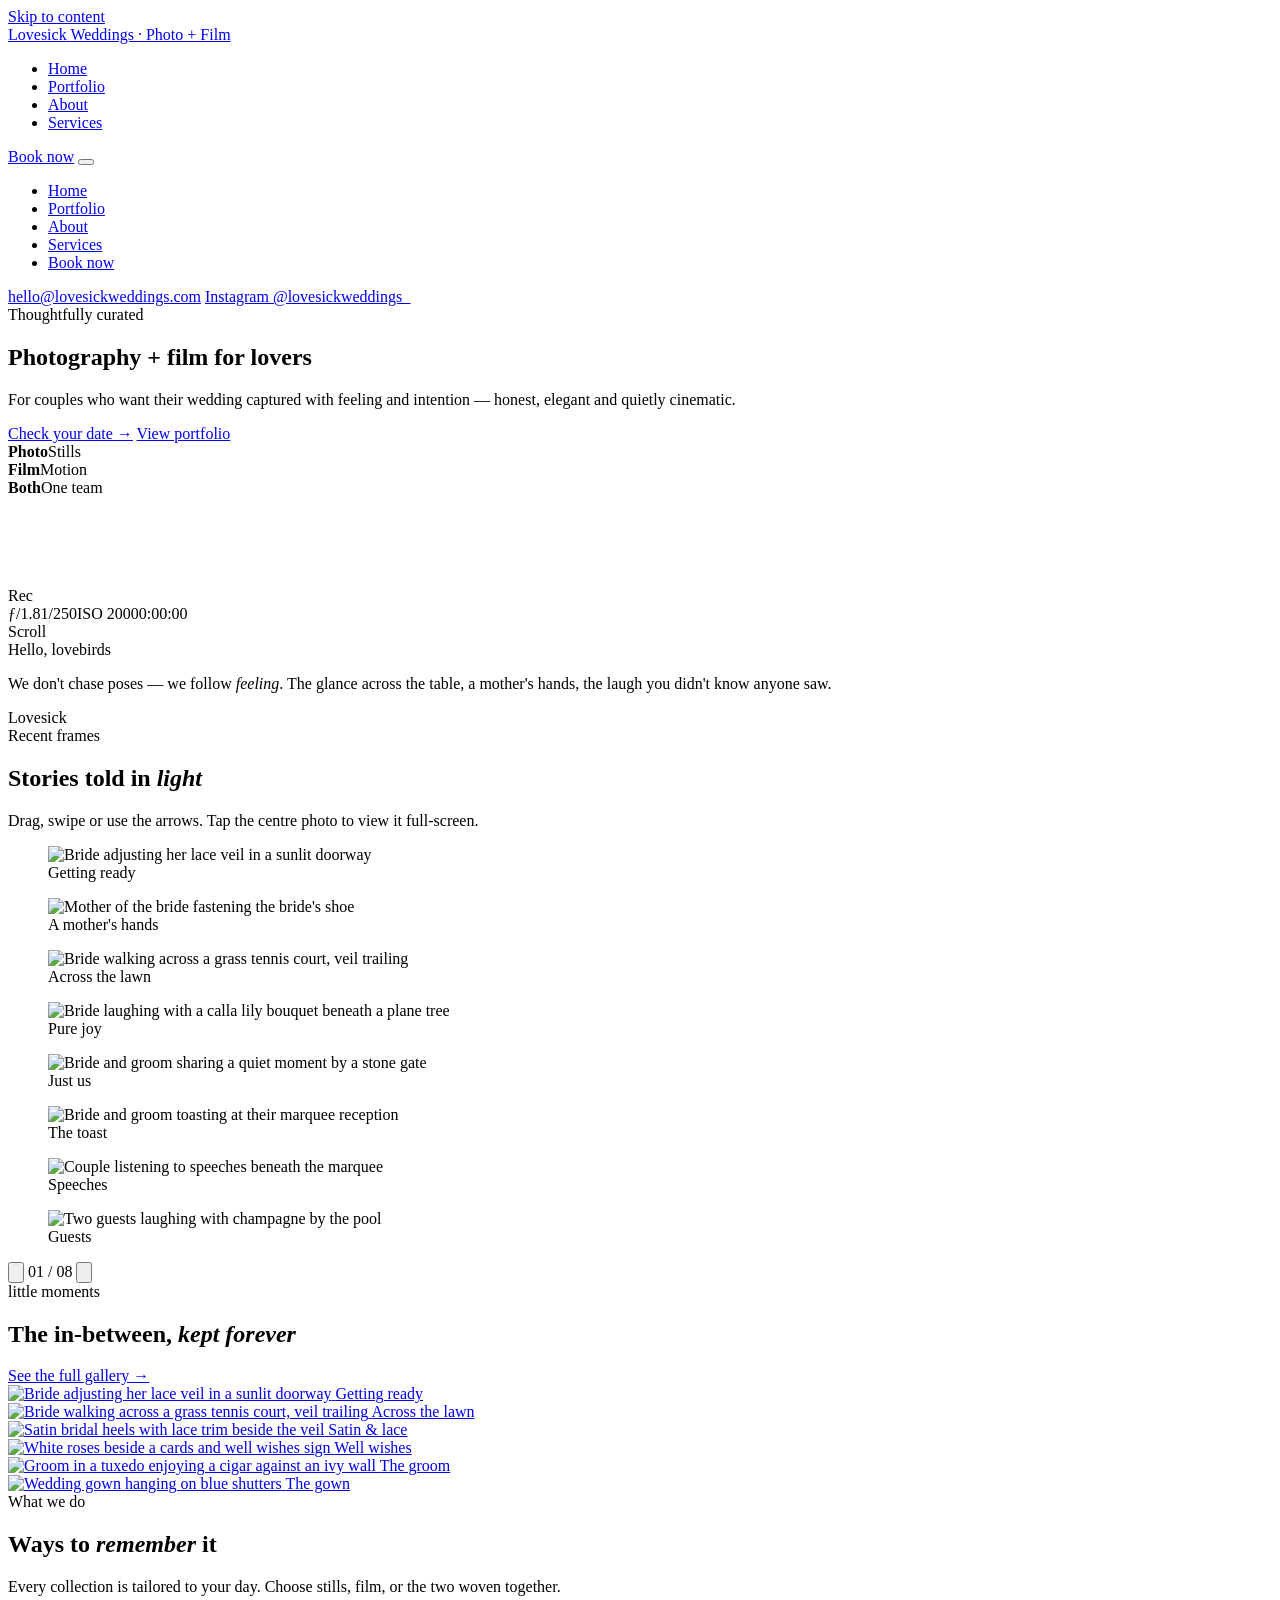
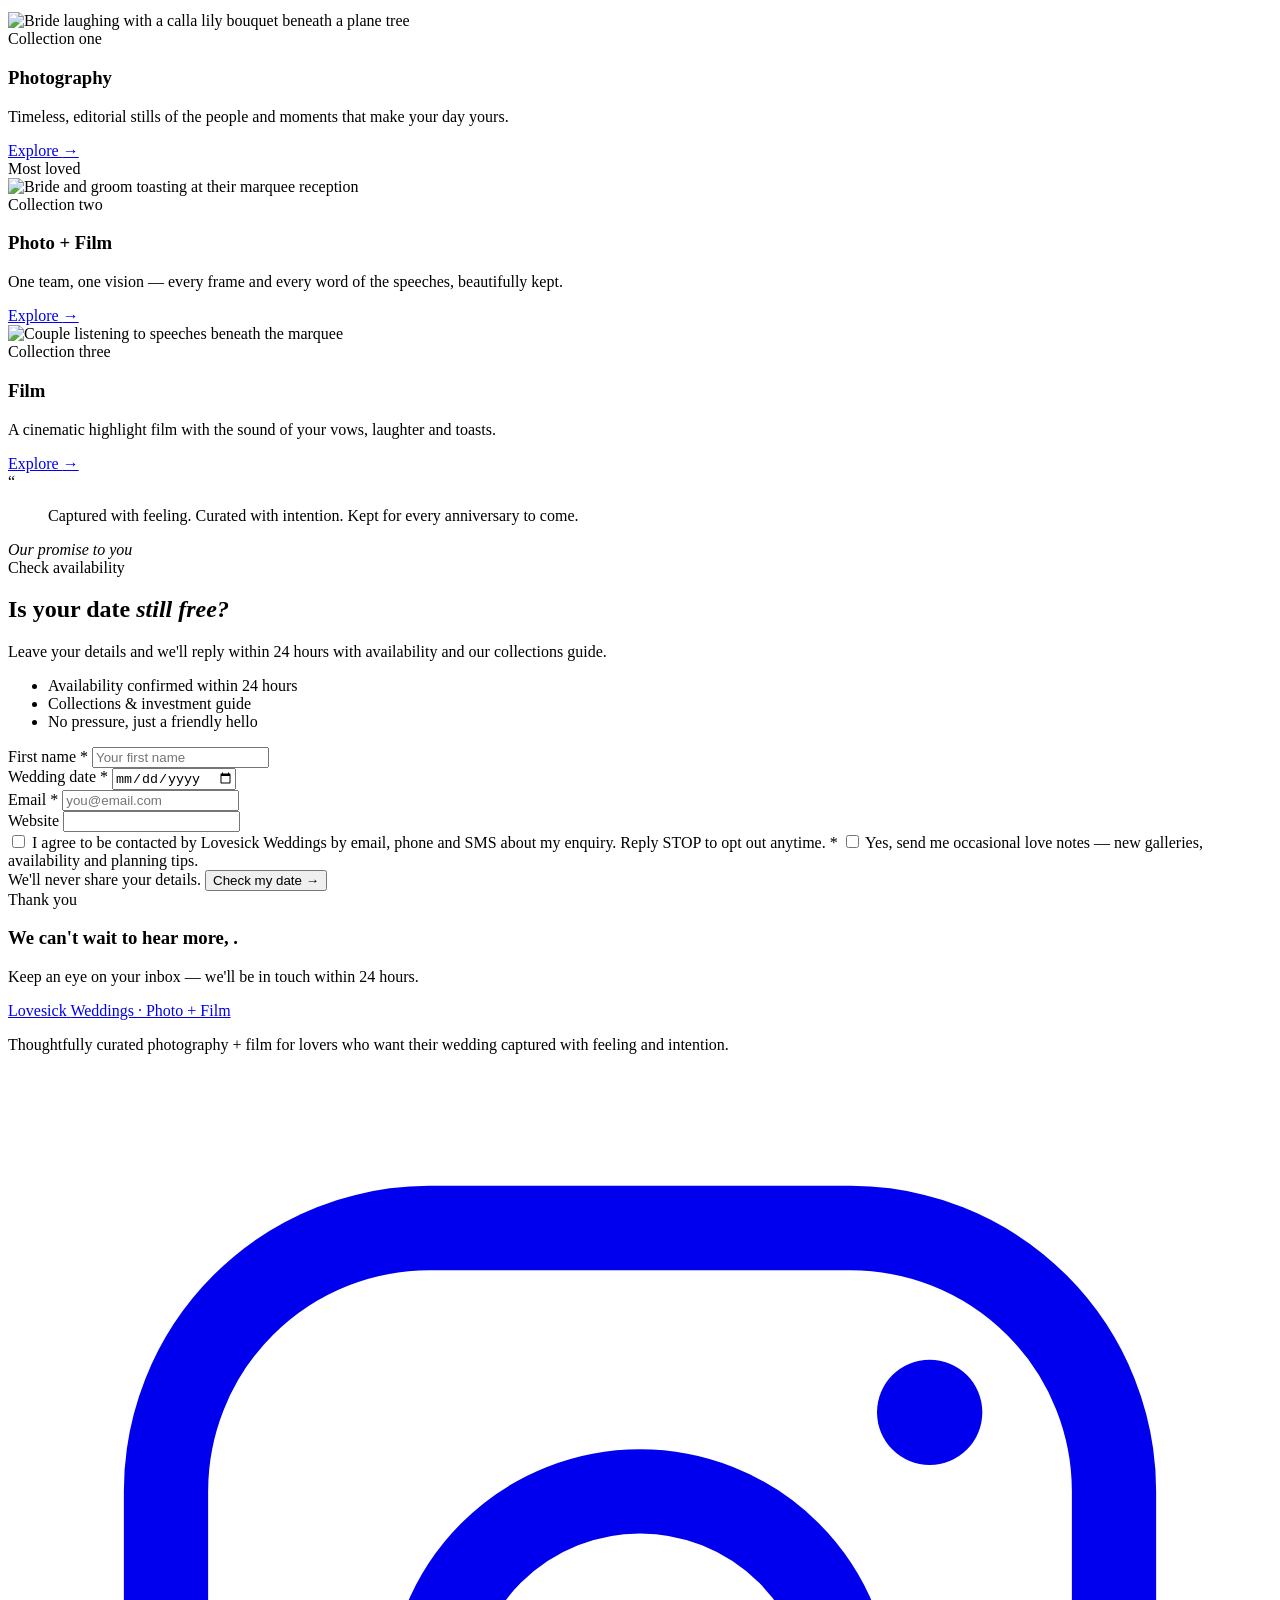
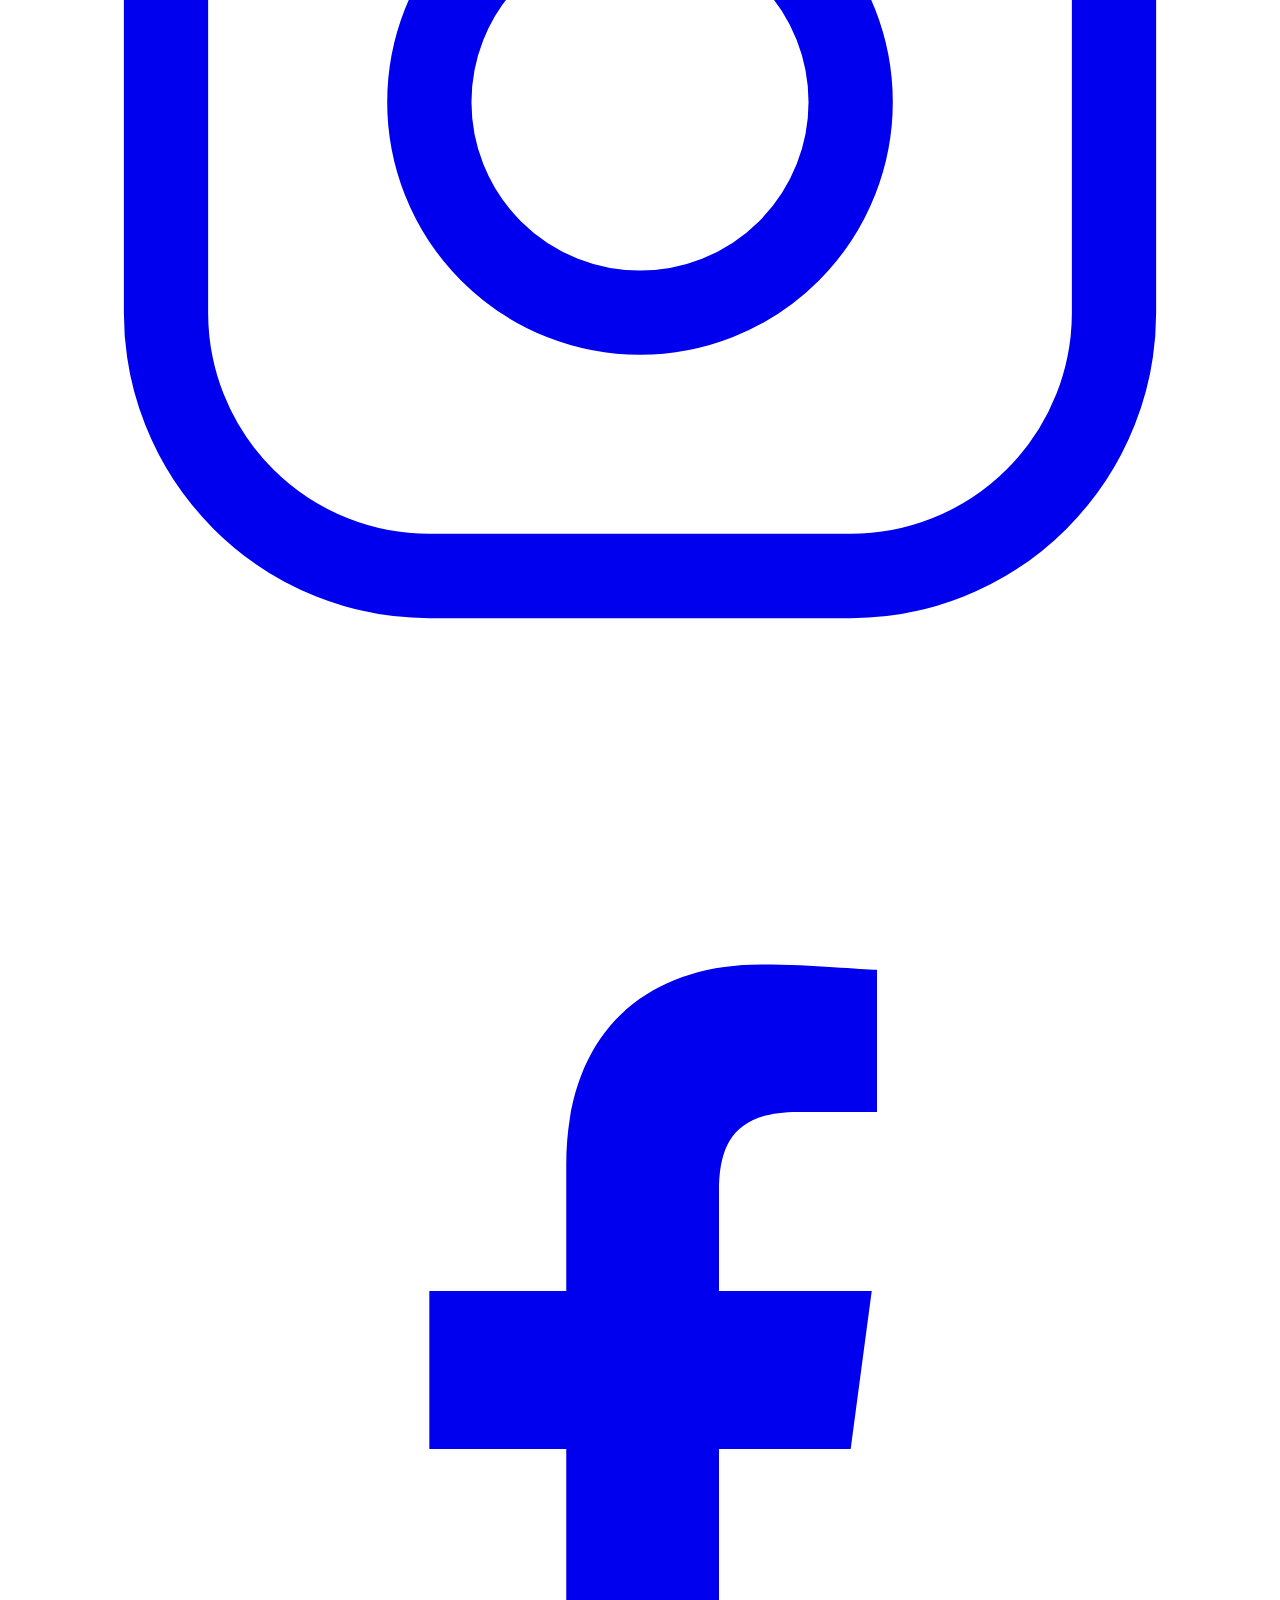
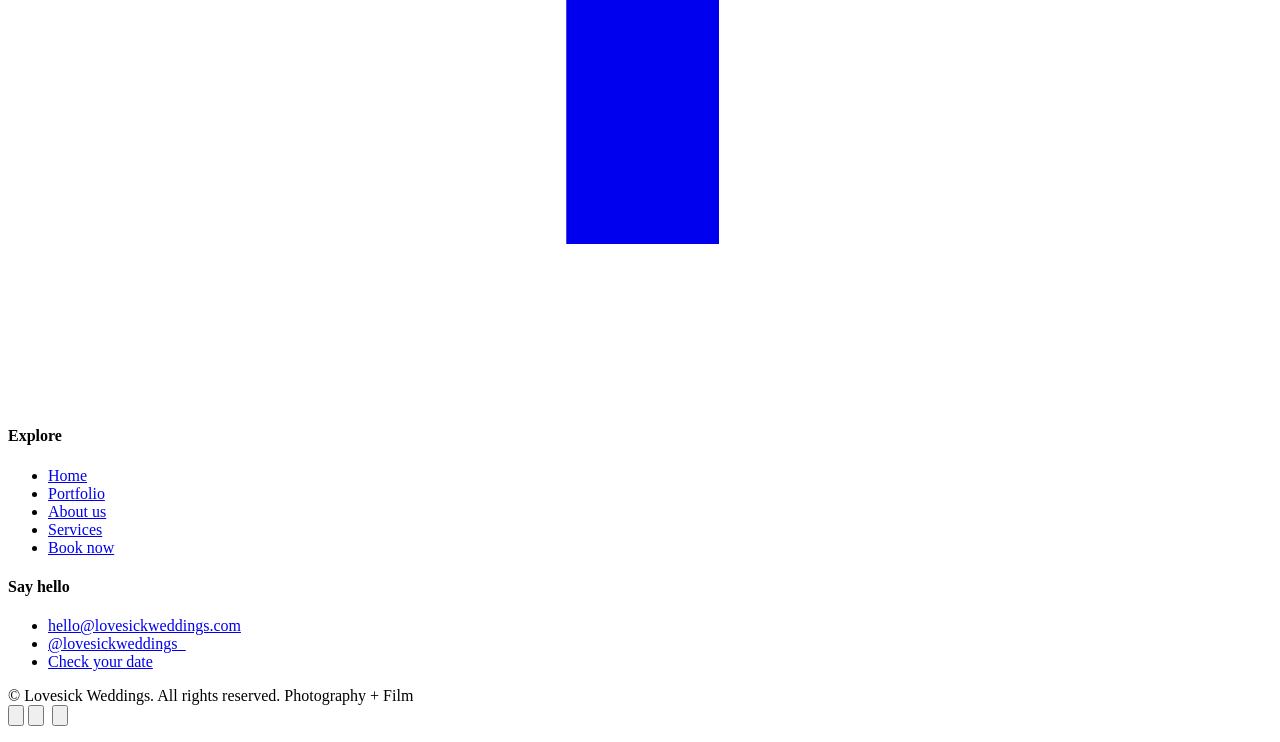
==== index.html @ 125690e3 "Add files via upload" ====
<!DOCTYPE html>
<html lang="en">
<head>
  <meta charset="UTF-8">
  <meta name="viewport" content="width=device-width, initial-scale=1">
  <title>Lovesick Weddings — Wedding Photography + Film</title>
  <meta name="description" content="Thoughtfully curated wedding photography and film for lovers who want their day captured with feeling and intention.">
  <meta name="theme-color" content="#7b2f3c">
  <meta property="og:title" content="Lovesick Weddings — Wedding Photography + Film">
  <meta property="og:description" content="Thoughtfully curated wedding photography and film for lovers who want their day captured with feeling and intention.">
  <meta property="og:type" content="website">
  <meta property="og:image" content="assets/images/portraits/couple-stone-gate.jpg">
  <link rel="icon" href="assets/favicon.svg" type="image/svg+xml">
  <link rel="preconnect" href="https://fonts.googleapis.com">
  <link rel="preconnect" href="https://fonts.gstatic.com" crossorigin>
  <link href="https://fonts.googleapis.com/css2?family=Cormorant+Garamond:ital,wght@0,400;0,500;1,400;1,500&family=Jost:wght@300;400;500&family=Pinyon+Script&display=swap" rel="stylesheet">
  <link rel="stylesheet" href="css/style.css">
</head><body>
  <a class="skip-link" href="#main">Skip to content</a>

  <header class="site-header site-header--over-hero">
    <div class="container nav">
      <a href="index.html" class="brand" aria-label="Lovesick Weddings — home">
        <span class="brand__name">Lovesick</span>
        <span class="brand__tag">Weddings · Photo + Film</span>
      </a>
      <nav aria-label="Main">
        <ul class="nav__links">
          <li><a href="index.html" aria-current="page">Home</a></li>
          <li><a href="portfolio.html">Portfolio</a></li>
          <li><a href="about.html">About</a></li>
          <li><a href="services.html">Services</a></li>
        </ul>
      </nav>
      <a href="contact.html" class="btn btn--wine nav__cta">Book now</a>
      <button class="nav__toggle" type="button" aria-label="Open menu" aria-expanded="false" aria-controls="mobile-menu"><span></span></button>
    </div>
  </header>

  <div class="mobile-menu" id="mobile-menu">
    <ul>
      <li><a href="index.html">Home</a></li>
      <li><a href="portfolio.html">Portfolio</a></li>
      <li><a href="about.html">About</a></li>
      <li><a href="services.html">Services</a></li>
      <li><a href="contact.html">Book now</a></li>
    </ul>
    <div class="mobile-menu__foot">
      <a href="mailto:hello@lovesickweddings.com">hello@lovesickweddings.com</a>
      <a href="https://www.instagram.com/lovesickweddings_/" target="_blank" rel="noopener">Instagram @lovesickweddings_</a>
    </div>
  </div>

  <main id="main">

    <!-- HERO · 3D CAMERA -->
    <section class="hero" aria-label="Introduction">
      <div class="hero__grain" aria-hidden="true"></div>
      <div class="shutter" aria-hidden="true"><div class="shutter__blades"></div></div>

      <div class="container hero__inner">
        <div class="hero__copy">
          <span class="eyebrow">Thoughtfully curated</span>
          <h1 class="hero__title">Photography + film <span class="script">for lovers</span></h1>
          <p class="lead">For couples who want their wedding captured with feeling and intention — honest, elegant and quietly cinematic.</p>
          <div class="hero__actions">
            <a href="contact.html" class="btn btn--light">Check your date <span class="arrow" aria-hidden="true">→</span></a>
            <a href="portfolio.html" class="btn btn--ghost-light">View portfolio</a>
          </div>
          <div class="hero__meta">
            <div><strong>Photo</strong>Stills</div>
            <div><strong>Film</strong>Motion</div>
            <div><strong>Both</strong>One team</div>
          </div>
        </div>

        <div class="camera-stage" aria-hidden="true">
          <div class="camera-rig">
            <div class="frame3d frame3d--back"><img src="assets/images/details/ceremony-florals.jpg" alt=""></div>
            <div class="frame3d frame3d--back2"><img src="assets/images/getting-ready/bridal-shoes-lace.jpg" alt=""></div>
            <div class="frame3d frame3d--l"><img src="assets/images/getting-ready/bride-veil-doorway.jpg" alt=""></div>
            <div class="frame3d frame3d--r"><img src="assets/images/reception/couple-toast-marquee.jpg" alt=""></div>
            <div class="frame3d frame3d--main"><img src="assets/images/portraits/couple-stone-gate.jpg" alt="" fetchpriority="high"></div>
          </div>
          <div class="viewfinder">
            <i></i><i></i><i></i><i></i>
            <span class="viewfinder__rec">Rec</span>
            <span class="viewfinder__focus"></span>
            <div class="viewfinder__data"><span>ƒ/1.8</span><span>1/250</span><span>ISO 200</span><span data-timecode>00:00:00</span></div>
          </div>
        </div>
      </div>
      <span class="hero__scroll-hint">Scroll</span>
    </section>

    <!-- INTRO -->
    <section class="section intro">
      <div class="container">
        <span class="eyebrow eyebrow--center">Hello, lovebirds</span>
        <p class="intro__text">We don't chase poses — we follow <em>feeling</em>. The glance across the table, a mother's hands, the laugh you didn't know anyone saw.</p>
        <span class="intro__sig">Lovesick</span>
      </div>
    </section>

    <!-- COVER-FLOW -->
    <section class="section section--dark">
      <div class="container">
        <div class="section-head section-head--split">
          <div>
            <span class="eyebrow">Recent frames</span>
            <h2>Stories told in <em>light</em></h2>
          </div>
          <p class="lead">Drag, swipe or use the arrows. Tap the centre photo to view it full-screen.</p>
        </div>
      <div class="coverflow" data-coverflow data-start="4" aria-roledescription="carousel" aria-label="Featured photographs">
        <div class="coverflow__stage">
          <figure class="coverflow__item" data-lightbox="home-flow" data-src="assets/images/getting-ready/bride-veil-doorway.jpg" data-caption="Getting ready" data-cursor="View">
            <img src="assets/images/getting-ready/bride-veil-doorway.jpg" alt="Bride adjusting her lace veil in a sunlit doorway" loading="lazy" draggable="false">
            <figcaption>Getting ready</figcaption>
          </figure>
          <figure class="coverflow__item" data-lightbox="home-flow" data-src="assets/images/getting-ready/mother-fastening-shoe.jpg" data-caption="A mother's hands" data-cursor="View">
            <img src="assets/images/getting-ready/mother-fastening-shoe.jpg" alt="Mother of the bride fastening the bride's shoe" loading="lazy" draggable="false">
            <figcaption>A mother's hands</figcaption>
          </figure>
          <figure class="coverflow__item" data-lightbox="home-flow" data-src="assets/images/portraits/bride-tennis-court.jpg" data-caption="Across the lawn" data-cursor="View">
            <img src="assets/images/portraits/bride-tennis-court.jpg" alt="Bride walking across a grass tennis court, veil trailing" loading="lazy" draggable="false">
            <figcaption>Across the lawn</figcaption>
          </figure>
          <figure class="coverflow__item" data-lightbox="home-flow" data-src="assets/images/portraits/bride-calla-bouquet.jpg" data-caption="Pure joy" data-cursor="View">
            <img src="assets/images/portraits/bride-calla-bouquet.jpg" alt="Bride laughing with a calla lily bouquet beneath a plane tree" loading="lazy" draggable="false">
            <figcaption>Pure joy</figcaption>
          </figure>
          <figure class="coverflow__item" data-lightbox="home-flow" data-src="assets/images/portraits/couple-stone-gate.jpg" data-caption="Just us" data-cursor="View">
            <img src="assets/images/portraits/couple-stone-gate.jpg" alt="Bride and groom sharing a quiet moment by a stone gate" loading="lazy" draggable="false">
            <figcaption>Just us</figcaption>
          </figure>
          <figure class="coverflow__item" data-lightbox="home-flow" data-src="assets/images/reception/couple-toast-marquee.jpg" data-caption="The toast" data-cursor="View">
            <img src="assets/images/reception/couple-toast-marquee.jpg" alt="Bride and groom toasting at their marquee reception" loading="lazy" draggable="false">
            <figcaption>The toast</figcaption>
          </figure>
          <figure class="coverflow__item" data-lightbox="home-flow" data-src="assets/images/reception/couple-speeches.jpg" data-caption="Speeches" data-cursor="View">
            <img src="assets/images/reception/couple-speeches.jpg" alt="Couple listening to speeches beneath the marquee" loading="lazy" draggable="false">
            <figcaption>Speeches</figcaption>
          </figure>
          <figure class="coverflow__item" data-lightbox="home-flow" data-src="assets/images/reception/guests-poolside.jpg" data-caption="Guests" data-cursor="View">
            <img src="assets/images/reception/guests-poolside.jpg" alt="Two guests laughing with champagne by the pool" loading="lazy" draggable="false">
            <figcaption>Guests</figcaption>
          </figure>
        </div>
        <div class="coverflow__controls">
          <button class="icon-btn coverflow__prev" type="button" aria-label="Previous"><svg viewBox="0 0 24 24" fill="none" stroke="currentColor" stroke-width="1.5" aria-hidden="true"><path d="M15 5l-7 7 7 7"/></svg></button>
          <span class="coverflow__count" aria-live="polite">01 / 08</span>
          <button class="icon-btn coverflow__next" type="button" aria-label="Next"><svg viewBox="0 0 24 24" fill="none" stroke="currentColor" stroke-width="1.5" aria-hidden="true"><path d="M9 5l7 7-7 7"/></svg></button>
        </div>
        <div class="coverflow__dots"></div>
      </div>
      </div>
    </section>

    <!-- FLOATING 3D GALLERY -->
    <section class="section section--ivory">
      <div class="container">
      <div class="float-gallery">
        <div class="float-gallery__scene">
          <div class="float-gallery__center">
            <span class="script">little moments</span>
            <h2>The in-between, <em>kept forever</em></h2>
            <a href="portfolio.html" class="btn btn--ghost">See the full gallery <span class="arrow" aria-hidden="true">→</span></a>
          </div>
          <div class="float-card" style="--l:2%; --t:4%; --w:17%; --z:40px; --rot:-4deg; --delay:0s; --dur-b:7s;">
            <a class="float-card__inner" href="assets/images/getting-ready/bride-veil-doorway.jpg" data-lightbox="home-float" data-caption="Getting ready" data-cursor="View">
              <img src="assets/images/getting-ready/bride-veil-doorway.jpg" alt="Bride adjusting her lace veil in a sunlit doorway" loading="lazy">
              <span class="tag">Getting ready</span>
            </a>
          </div>
          <div class="float-card" style="--l:19%; --t:62%; --w:13%; --z:-60px; --rot:3deg; --delay:-2s; --dur-b:8s;">
            <a class="float-card__inner" href="assets/images/portraits/bride-tennis-court.jpg" data-lightbox="home-float" data-caption="Across the lawn" data-cursor="View">
              <img src="assets/images/portraits/bride-tennis-court.jpg" alt="Bride walking across a grass tennis court, veil trailing" loading="lazy">
              <span class="tag">Across the lawn</span>
            </a>
          </div>
          <div class="float-card" style="--l:2%; --t:58%; --w:14%; --z:-120px; --rot:5deg; --delay:-4s; --dur-b:9s;">
            <a class="float-card__inner" href="assets/images/getting-ready/bridal-shoes-lace.jpg" data-lightbox="home-float" data-caption="Satin & lace" data-cursor="View">
              <img src="assets/images/getting-ready/bridal-shoes-lace.jpg" alt="Satin bridal heels with lace trim beside the veil" loading="lazy">
              <span class="tag">Satin & lace</span>
            </a>
          </div>
          <div class="float-card" style="--l:81%; --t:4%; --w:17%; --z:20px; --rot:4deg; --delay:-1s; --dur-b:7.5s;">
            <a class="float-card__inner" href="assets/images/details/cards-well-wishes.jpg" data-lightbox="home-float" data-caption="Well wishes" data-cursor="View">
              <img src="assets/images/details/cards-well-wishes.jpg" alt="White roses beside a cards and well wishes sign" loading="lazy">
              <span class="tag">Well wishes</span>
            </a>
          </div>
          <div class="float-card" style="--l:68%; --t:60%; --w:13%; --z:-40px; --rot:-3deg; --delay:-3s; --dur-b:8.5s;">
            <a class="float-card__inner" href="assets/images/portraits/groom-cigar.jpg" data-lightbox="home-float" data-caption="The groom" data-cursor="View">
              <img src="assets/images/portraits/groom-cigar.jpg" alt="Groom in a tuxedo enjoying a cigar against an ivy wall" loading="lazy">
              <span class="tag">The groom</span>
            </a>
          </div>
          <div class="float-card" style="--l:85%; --t:54%; --w:13%; --z:-140px; --rot:-6deg; --delay:-5s; --dur-b:9.5s;">
            <a class="float-card__inner" href="assets/images/getting-ready/gown-on-shutters.jpg" data-lightbox="home-float" data-caption="The gown" data-cursor="View">
              <img src="assets/images/getting-ready/gown-on-shutters.jpg" alt="Wedding gown hanging on blue shutters" loading="lazy">
              <span class="tag">The gown</span>
            </a>
          </div>
        </div>
      </div>
      </div>
    </section>

    <!-- SERVICES PREVIEW -->
    <section class="section">
      <div class="container">
        <div class="section-head section-head--center">
          <span class="eyebrow eyebrow--center">What we do</span>
          <h2>Ways to <em>remember</em> it</h2>
          <p class="lead">Every collection is tailored to your day. Choose stills, film, or the two woven together.</p>
        </div>
        <div class="services-grid">
          <article class="service-card" data-tilt="5">
            <div class="service-card__media"><img src="assets/images/portraits/bride-calla-bouquet.jpg" alt="Bride laughing with a calla lily bouquet beneath a plane tree" loading="lazy"></div>
            <div class="service-card__body">
              <span class="service-card__label">Collection one</span>
              <h3>Photography</h3>
              <p>Timeless, editorial stills of the people and moments that make your day yours.</p>
              <a href="services.html" class="link-line">Explore <span class="arrow" aria-hidden="true">→</span></a>
            </div>
          </article>
          <article class="service-card service-card--featured" data-tilt="5">
            <span class="badge">Most loved</span>
            <div class="service-card__media"><img src="assets/images/reception/couple-toast-marquee.jpg" alt="Bride and groom toasting at their marquee reception" loading="lazy"></div>
            <div class="service-card__body">
              <span class="service-card__label">Collection two</span>
              <h3>Photo + Film</h3>
              <p>One team, one vision — every frame and every word of the speeches, beautifully kept.</p>
              <a href="services.html" class="link-line">Explore <span class="arrow" aria-hidden="true">→</span></a>
            </div>
          </article>
          <article class="service-card" data-tilt="5">
            <div class="service-card__media"><img src="assets/images/reception/couple-speeches.jpg" alt="Couple listening to speeches beneath the marquee" loading="lazy"></div>
            <div class="service-card__body">
              <span class="service-card__label">Collection three</span>
              <h3>Film</h3>
              <p>A cinematic highlight film with the sound of your vows, laughter and toasts.</p>
              <a href="services.html" class="link-line">Explore <span class="arrow" aria-hidden="true">→</span></a>
            </div>
          </article>
        </div>
      </div>
    </section>

    <!-- PROMISE -->
    <section class="section section--dark quote-block">
      <div class="container">
        <span class="quote-mark" aria-hidden="true">“</span>
        <blockquote>Captured with feeling. Curated with intention. Kept for every anniversary to come.</blockquote>
        <cite>Our promise to you</cite>
      </div>
    </section>

    <!-- OPT-IN -->
    <section class="section" id="check-date">
      <div class="container">
        <div class="optin">
          <div class="optin__copy">
            <span class="eyebrow">Check availability</span>
            <h2>Is your date <em>still free?</em></h2>
            <p>Leave your details and we'll reply within 24 hours with availability and our collections guide.</p>
            <ul class="optin__perks">
              <li>Availability confirmed within 24 hours</li>
              <li>Collections & investment guide</li>
              <li>No pressure, just a friendly hello</li>
            </ul>
          </div>
          <div>
            <form class="form" data-ghl="Home – Check your date" novalidate>
              <div class="form__row form__row--2">
                <div class="field">
                  <label for="h-first">First name <span class="req">*</span></label>
                  <input id="h-first" name="first_name" type="text" autocomplete="given-name" placeholder="Your first name" required>
                  <span class="field__error" aria-live="polite"></span>
                </div>
                <div class="field">
                  <label for="h-date">Wedding date <span class="req">*</span></label>
                  <input id="h-date" name="wedding_date" type="date" required>
                  <span class="field__error" aria-live="polite"></span>
                </div>
              </div>
              <div class="field">
                <label for="h-email">Email <span class="req">*</span></label>
                <input id="h-email" name="email" type="email" autocomplete="email" placeholder="you@email.com" required>
                <span class="field__error" aria-live="polite"></span>
              </div>
              <div class="hp" aria-hidden="true"><label>Website <input name="website" tabindex="-1" autocomplete="off"></label></div>
              <div class="consent">
                <label class="check">
                  <input type="checkbox" name="consent" value="yes" required>
                  <span>I agree to be contacted by Lovesick Weddings by email, phone and SMS about my enquiry. Reply STOP to opt out anytime. <span class="req" style="color:var(--wine)">*</span></span>
                </label>
                <label class="check">
                  <input type="checkbox" name="marketing_opt_in" value="yes">
                  <span>Yes, send me occasional love notes — new galleries, availability and planning tips.</span>
                </label>
              </div>
              <div class="form__foot">
                <span class="form__note">We'll never share your details.</span>
                <button type="submit" class="btn btn--wine">Check my date <span class="arrow" aria-hidden="true">→</span></button>
              </div>
            </form>
            <div class="form-success" role="status">
              <span class="script">Thank you</span>
              <h3>We can't wait to hear more, <span data-name></span>.</h3>
              <p>Keep an eye on your inbox — we'll be in touch within 24 hours.</p>
            </div>
          </div>
        </div>
      </div>
    </section>

  </main>

  <footer class="site-footer">
    <div class="container">
      <div class="footer-top">
        <div>
          <a href="index.html" class="brand" aria-label="Lovesick Weddings — home">
            <span class="brand__name">Lovesick</span>
            <span class="brand__tag">Weddings · Photo + Film</span>
          </a>
          <p>Thoughtfully curated photography + film for lovers who want their wedding captured with feeling and intention.</p>
          <div class="socials">
            <a href="https://www.instagram.com/lovesickweddings_/" target="_blank" rel="noopener" aria-label="Instagram"><svg viewBox="0 0 24 24" fill="none" stroke="currentColor" stroke-width="1.6" aria-hidden="true"><rect x="3" y="3" width="18" height="18" rx="5"/><circle cx="12" cy="12" r="4"/><circle cx="17.5" cy="6.5" r="1" fill="currentColor" stroke="none"/></svg></a>
            <a href="https://www.facebook.com/profile.php?id=61595296276320" target="_blank" rel="noopener" aria-label="Facebook"><svg viewBox="0 0 24 24" fill="currentColor" aria-hidden="true"><path d="M13.5 21v-7.5h2.5l.4-3h-2.9V8.6c0-.9.3-1.5 1.5-1.5h1.5V4.4c-.3 0-1.2-.1-2.2-.1-2.2 0-3.7 1.3-3.7 3.8v2.4H8v3h2.6V21h2.9z"/></svg></a>
          </div>
        </div>
        <div class="footer-col">
          <h4>Explore</h4>
          <ul>
            <li><a href="index.html">Home</a></li>
            <li><a href="portfolio.html">Portfolio</a></li>
            <li><a href="about.html">About us</a></li>
            <li><a href="services.html">Services</a></li>
            <li><a href="contact.html">Book now</a></li>
          </ul>
        </div>
        <div class="footer-col">
          <h4>Say hello</h4>
          <ul>
            <li><a href="mailto:hello@lovesickweddings.com">hello@lovesickweddings.com</a></li>
            <li><a href="https://www.instagram.com/lovesickweddings_/" target="_blank" rel="noopener">@lovesickweddings_</a></li>
            <li><a href="contact.html">Check your date</a></li>
          </ul>
        </div>
      </div>
      <div class="footer-bottom">
        <span>© <span data-year></span> Lovesick Weddings. All rights reserved.</span>
        <span>Photography + Film</span>
      </div>
    </div>
  </footer>

  <div class="lightbox" role="dialog" aria-modal="true" aria-label="Photo viewer" aria-hidden="true">
    <button class="lightbox__btn lightbox__close" type="button" aria-label="Close"><svg viewBox="0 0 24 24" fill="none" stroke="currentColor" stroke-width="1.5" aria-hidden="true"><path d="M5 5l14 14M19 5L5 19"/></svg></button>
    <button class="lightbox__btn lightbox__prev" type="button" aria-label="Previous photo"><svg viewBox="0 0 24 24" fill="none" stroke="currentColor" stroke-width="1.5" aria-hidden="true"><path d="M15 5l-7 7 7 7"/></svg></button>
    <img class="lightbox__img" src="" alt="">
    <button class="lightbox__btn lightbox__next" type="button" aria-label="Next photo"><svg viewBox="0 0 24 24" fill="none" stroke="currentColor" stroke-width="1.5" aria-hidden="true"><path d="M9 5l7 7-7 7"/></svg></button>
    <p class="lightbox__cap"></p>
  </div>

  <script src="js/main.js"></script>
</body>
</html>
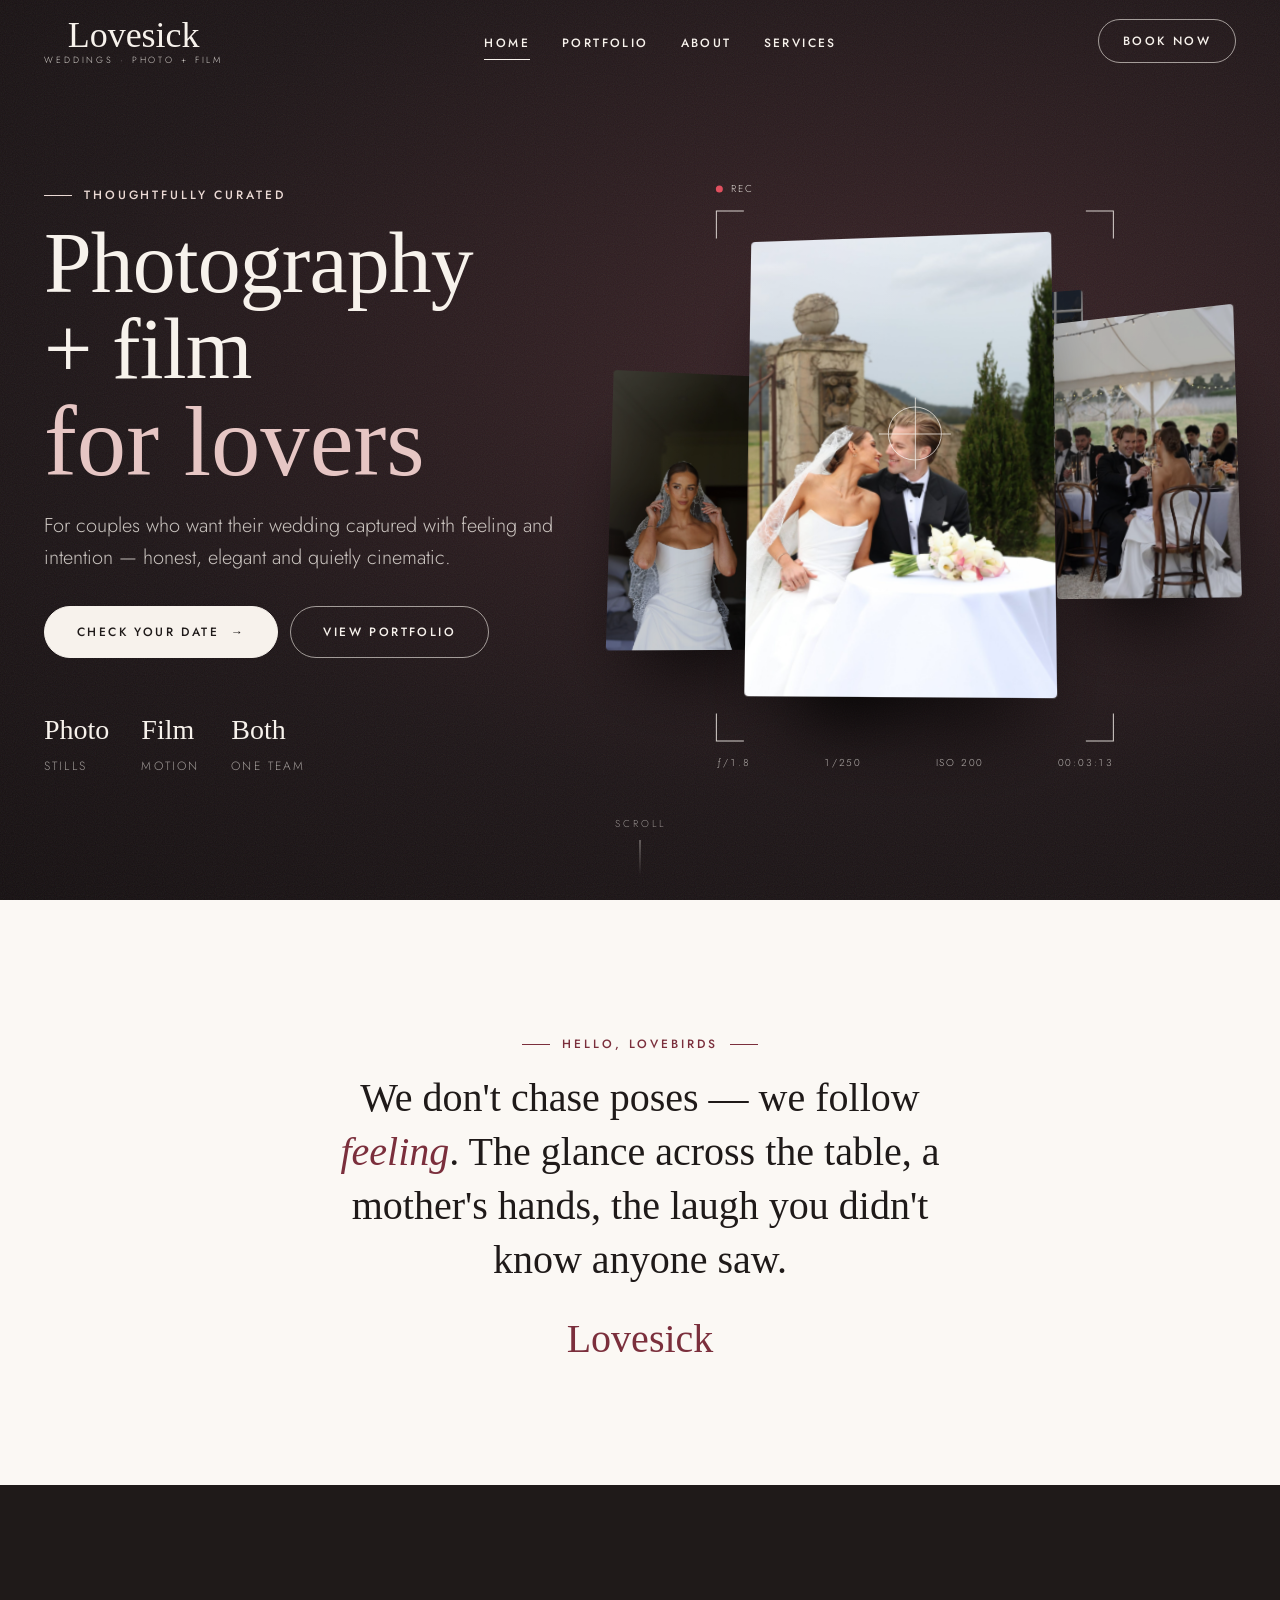
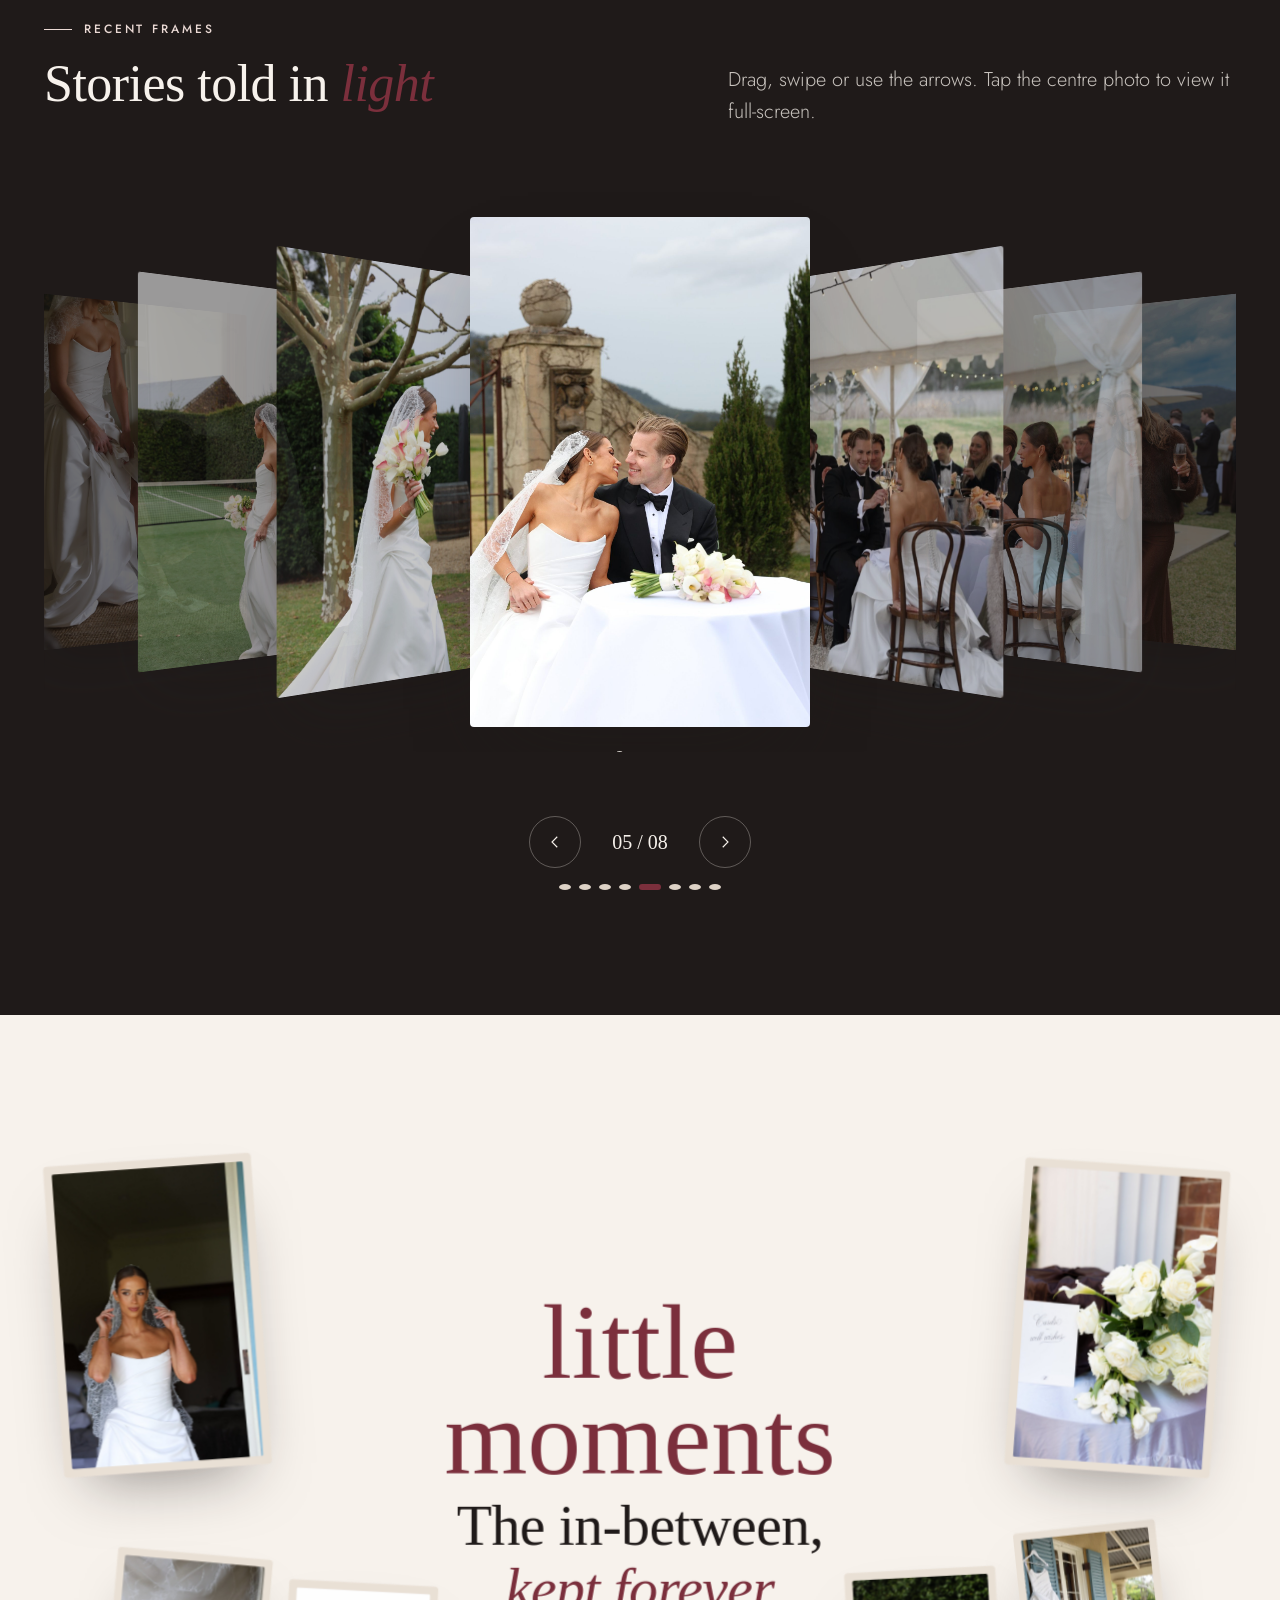
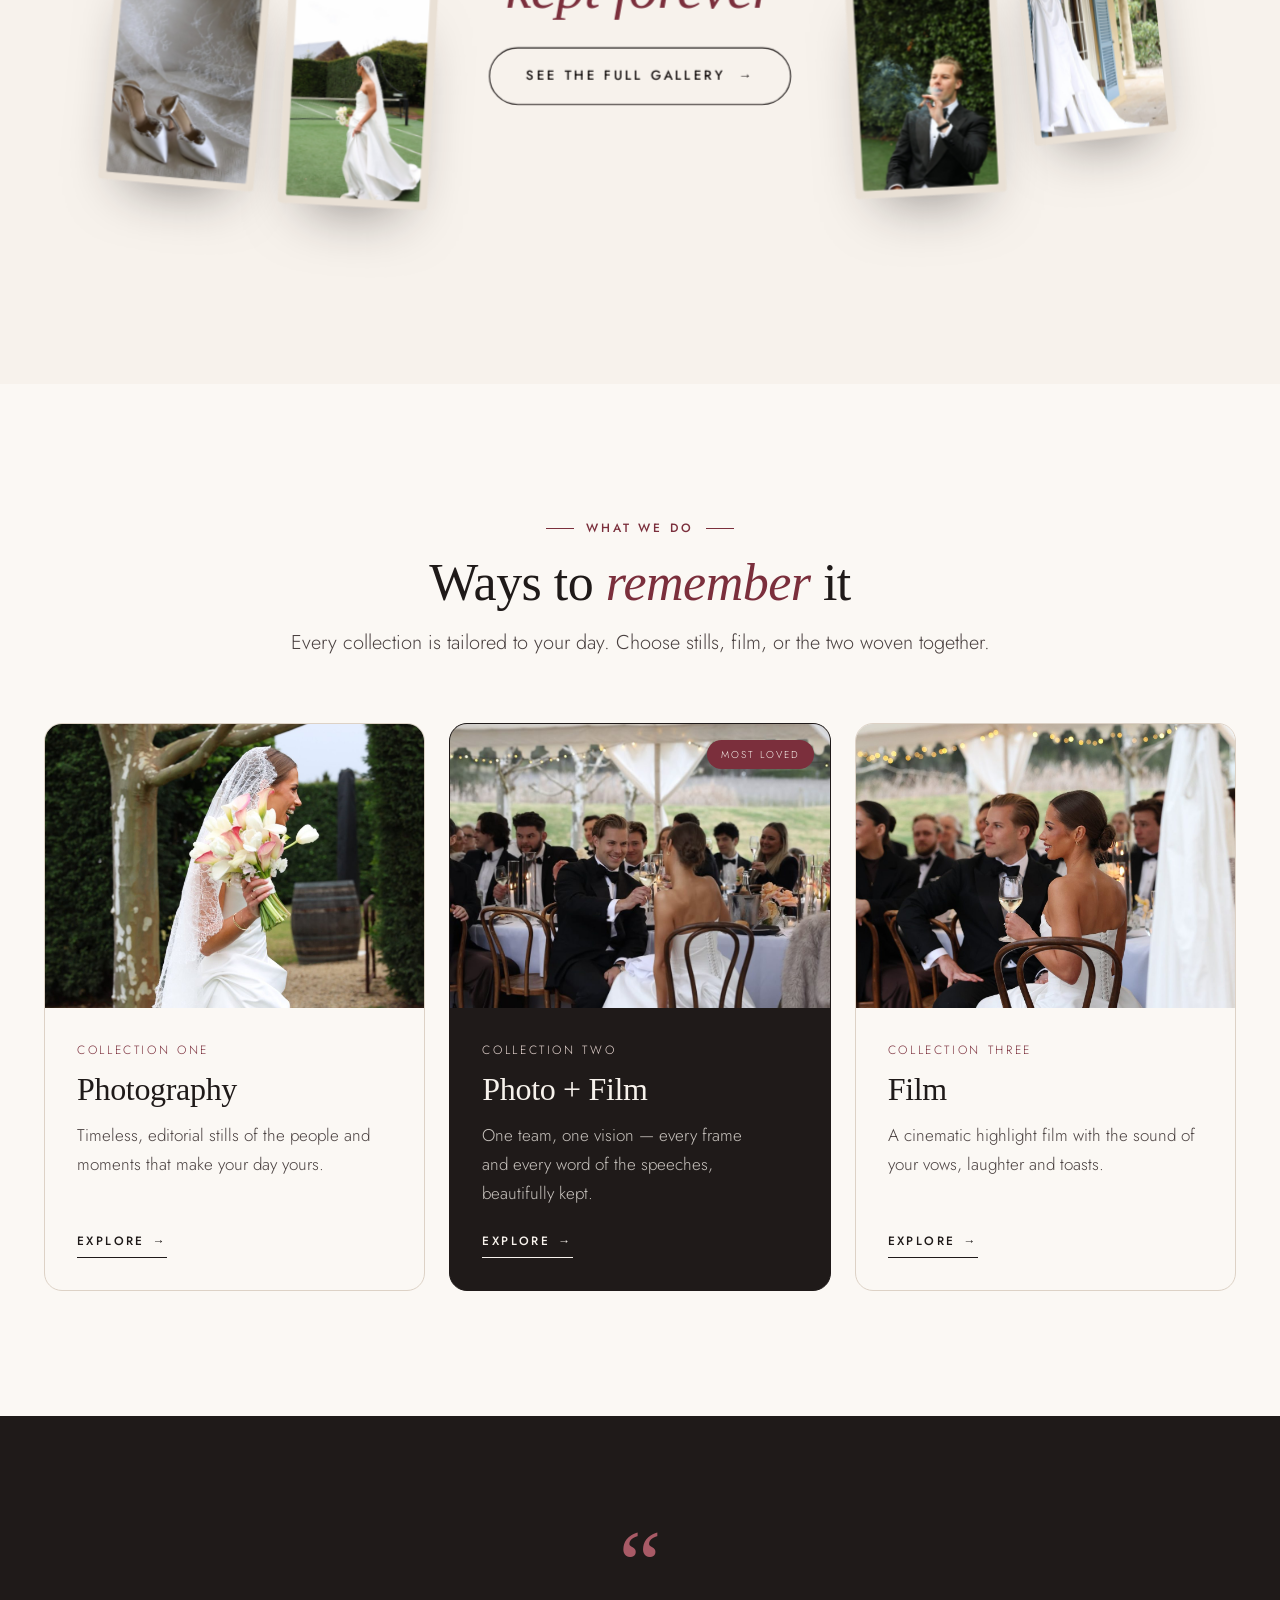
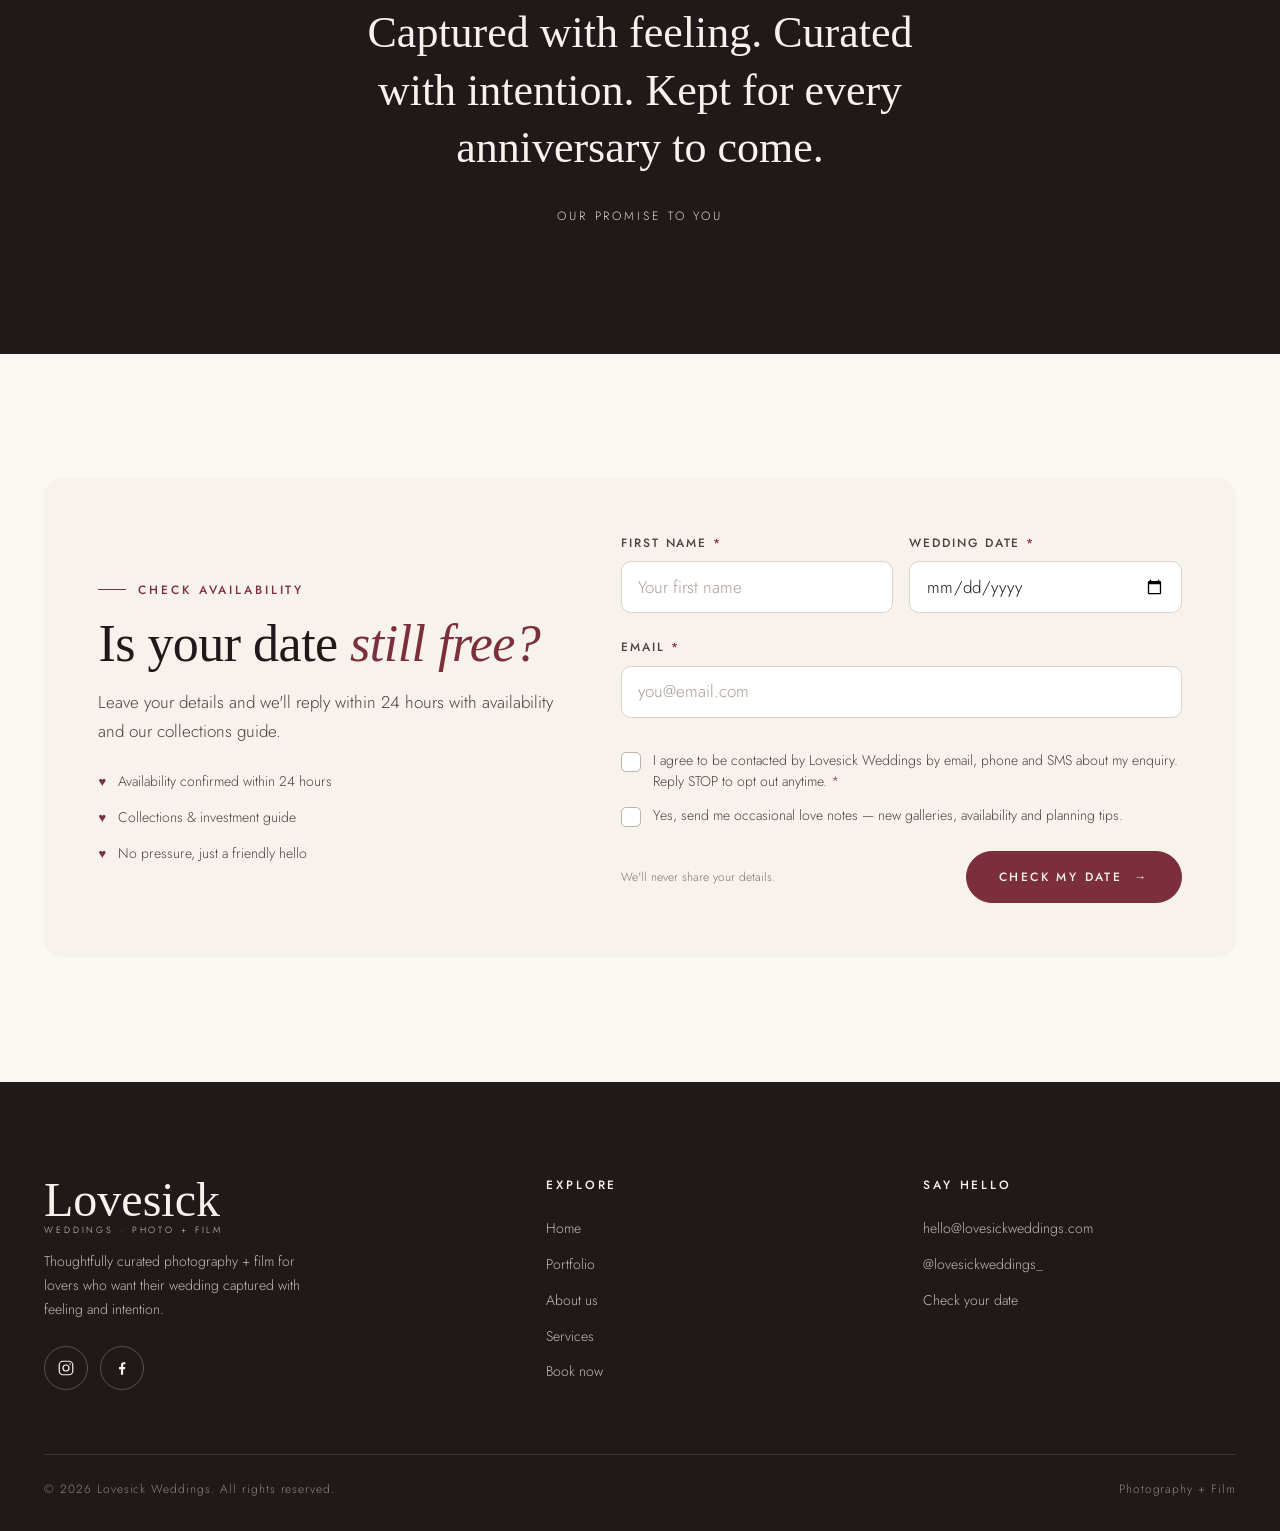
==== commit 94b873e4: "Revamp mobile menu and footer contact details" ====
--- a/index.html
+++ b/index.html
@@ -37,17 +37,27 @@
     </div>
   </header>
 
-  <div class="mobile-menu" id="mobile-menu">
-    <ul>
-      <li><a href="index.html">Home</a></li>
-      <li><a href="portfolio.html">Portfolio</a></li>
-      <li><a href="about.html">About</a></li>
-      <li><a href="services.html">Services</a></li>
-      <li><a href="contact.html">Book now</a></li>
-    </ul>
+  <!-- MOBILE MENU — edit links in the <ul>, contact details in the footer -->
+  <div class="mobile-menu" id="mobile-menu" aria-hidden="true">
+    <nav class="mobile-menu__nav" aria-label="Mobile">
+      <ul>
+        <li><a href="index.html" aria-current="page"><span class="mobile-menu__num">01</span>Home</a></li>
+        <li><a href="portfolio.html"><span class="mobile-menu__num">02</span>Portfolio</a></li>
+        <li><a href="about.html"><span class="mobile-menu__num">03</span>About</a></li>
+        <li><a href="services.html"><span class="mobile-menu__num">04</span>Services</a></li>
+        <li><a href="contact.html"><span class="mobile-menu__num">05</span>Contact</a></li>
+      </ul>
+    </nav>
+    <a href="contact.html" class="btn btn--light mobile-menu__cta">Book now <span class="arrow" aria-hidden="true">→</span></a>
     <div class="mobile-menu__foot">
-      <a href="mailto:hello@lovesickweddings.com">hello@lovesickweddings.com</a>
-      <a href="https://www.instagram.com/lovesickweddings_/" target="_blank" rel="noopener">Instagram @lovesickweddings_</a>
+      <div>
+        <small>Say hello</small>
+        <a href="mailto:hello@lovesickweddings.com">hello@lovesickweddings.com</a>
+      </div>
+      <div class="socials">
+        <a href="https://www.instagram.com/lovesickweddings_/" target="_blank" rel="noopener" aria-label="Instagram"><svg viewBox="0 0 24 24" fill="none" stroke="currentColor" stroke-width="1.6" aria-hidden="true"><rect x="3" y="3" width="18" height="18" rx="5"/><circle cx="12" cy="12" r="4"/><circle cx="17.5" cy="6.5" r="1" fill="currentColor" stroke="none"/></svg></a>
+        <a href="https://www.facebook.com/profile.php?id=61595296276320" target="_blank" rel="noopener" aria-label="Facebook"><svg viewBox="0 0 24 24" fill="currentColor" aria-hidden="true"><path d="M13.5 21v-7.5h2.5l.4-3h-2.9V8.6c0-.9.3-1.5 1.5-1.5h1.5V4.4c-.3 0-1.2-.1-2.2-.1-2.2 0-3.7 1.3-3.7 3.8v2.4H8v3h2.6V21h2.9z"/></svg></a>
+      </div>
     </div>
   </div>
 
--- a/css/style.css
+++ b/css/style.css
@@ -0,0 +1,941 @@
+/* ==========================================================================
+   LOVESICK WEDDINGS — Photography + Film
+   Global stylesheet
+   --------------------------------------------------------------------------
+   1. Tokens          6. Hero (3D camera)       11. Services
+   2. Reset & base    7. Cover-flow             12. Forms / opt-in
+   3. Typography      8. Floating 3D gallery    13. Lightbox
+   4. Layout          9. Portfolio grid         14. Footer
+   5. Header & nav   10. About                  15. Utilities & motion prefs
+   NOTE: no scroll-triggered animations (per client brief). All motion is
+   load, hover, pointer or click driven.
+   ========================================================================== */
+
+/* 1. TOKENS --------------------------------------------------------------- */
+:root {
+  /* Brand colour — taken from the Lovesick logo */
+  --wine: #7b2f3c;
+  --wine-deep: #5c2230;
+  --wine-soft: #a85a66;
+  --blush: #ead9d4;
+
+  /* Neutrals */
+  --ivory: #f7f2ec;
+  --paper: #fbf8f4;
+  --sand: #e9e0d5;
+  --line: #ddd2c6;
+  --ink: #1f1a19;
+  --ink-2: #4a4140;
+  --ink-3: #7b716e;
+  --white: #ffffff;
+
+  /* Type */
+  --font-script: "Pinyon Script", cursive;
+  --font-display: "Cormorant Garamond", Georgia, serif;
+  --font-body: "Jost", "Helvetica Neue", Arial, sans-serif;
+
+  --fs-xs: 0.75rem;     /* 12 */
+  --fs-sm: 0.875rem;    /* 14 */
+  --fs-base: 1.0625rem; /* 17 */
+  --fs-md: 1.25rem;     /* 20 */
+  --fs-lg: clamp(1.5rem, 1.2rem + 1vw, 2rem);
+  --fs-xl: clamp(2.125rem, 1.6rem + 2.2vw, 3.25rem);
+  --fs-2xl: clamp(2.75rem, 1.8rem + 4vw, 5.25rem);
+
+  --lh-tight: 1.08;
+  --lh-snug: 1.25;
+  --lh-body: 1.7;
+
+  /* Spacing — 8pt scale */
+  --s-1: 0.25rem;
+  --s-2: 0.5rem;
+  --s-3: 0.75rem;
+  --s-4: 1rem;
+  --s-5: 1.5rem;
+  --s-6: 2rem;
+  --s-7: 3rem;
+  --s-8: 4rem;
+  --s-9: 6rem;
+  --s-10: 8rem;
+  --section-y: clamp(4.5rem, 3rem + 6vw, 8rem);
+  --gutter: clamp(1.25rem, 0.75rem + 2.5vw, 3rem);
+  --container: 1240px;
+  --container-narrow: 760px;
+
+  /* Shape & depth */
+  --radius-sm: 4px;
+  --radius: 10px;
+  --radius-lg: 18px;
+  --shadow-sm: 0 2px 8px rgba(31, 26, 25, 0.06);
+  --shadow: 0 18px 40px -18px rgba(31, 26, 25, 0.35);
+  --shadow-lg: 0 40px 80px -30px rgba(31, 26, 25, 0.45);
+
+  /* Motion */
+  --ease: cubic-bezier(0.22, 1, 0.36, 1);
+  --ease-in-out: cubic-bezier(0.65, 0, 0.35, 1);
+  --dur-fast: 0.25s;
+  --dur: 0.5s;
+  --dur-slow: 0.9s;
+
+  --header-h: 84px;
+}
+
+/* 2. RESET & BASE --------------------------------------------------------- */
+*, *::before, *::after { box-sizing: border-box; }
+* { margin: 0; }
+html { -webkit-text-size-adjust: 100%; }
+body {
+  font-family: var(--font-body);
+  font-size: var(--fs-base);
+  font-weight: 300;
+  line-height: var(--lh-body);
+  color: var(--ink);
+  background: var(--paper);
+  -webkit-font-smoothing: antialiased;
+  text-rendering: optimizeLegibility;
+  overflow-x: hidden;
+  overflow-x: clip;
+}
+html { overflow-x: clip; }
+img, svg, video { display: block; max-width: 100%; }
+img { height: auto; }
+a { color: inherit; text-decoration: none; }
+button, input, select, textarea { font: inherit; color: inherit; }
+button { cursor: pointer; background: none; border: 0; }
+::selection { background: var(--wine); color: var(--ivory); }
+:focus-visible { outline: 2px solid var(--wine); outline-offset: 3px; border-radius: 2px; }
+
+.skip-link {
+  position: absolute; left: var(--s-4); top: -100px; z-index: 999;
+  background: var(--ink); color: var(--ivory); padding: var(--s-3) var(--s-4);
+  border-radius: var(--radius-sm);
+}
+.skip-link:focus { top: var(--s-4); }
+
+/* 3. TYPOGRAPHY ----------------------------------------------------------- */
+h1, h2, h3, h4 {
+  font-family: var(--font-display);
+  font-weight: 400;
+  line-height: var(--lh-tight);
+  letter-spacing: -0.01em;
+  color: var(--ink);
+}
+h1 { font-size: var(--fs-2xl); }
+h2 { font-size: var(--fs-xl); }
+h3 { font-size: var(--fs-lg); line-height: var(--lh-snug); }
+h4 { font-size: var(--fs-md); line-height: var(--lh-snug); }
+h1, h2, h3, h4 { text-wrap: balance; }
+h1 em, h2 em, h3 em { font-style: italic; color: var(--wine); }
+
+p { max-width: 62ch; text-wrap: pretty; }
+p + p { margin-top: var(--s-4); }
+
+.eyebrow {
+  display: inline-flex; align-items: center; gap: var(--s-3);
+  font-family: var(--font-body);
+  font-size: var(--fs-xs);
+  font-weight: 500;
+  letter-spacing: 0.24em;
+  text-transform: uppercase;
+  color: var(--wine);
+  margin-bottom: var(--s-4);
+}
+.eyebrow::before { content: ""; width: 28px; height: 1px; background: currentColor; }
+.eyebrow--center::after { content: ""; width: 28px; height: 1px; background: currentColor; }
+
+.lead { font-size: var(--fs-md); line-height: 1.6; color: var(--ink-2); }
+.script { font-family: var(--font-script); font-weight: 400; letter-spacing: 0; }
+.muted { color: var(--ink-3); }
+
+/* 4. LAYOUT --------------------------------------------------------------- */
+.container { width: min(100% - var(--gutter) * 2, var(--container)); margin-inline: auto; }
+.container--narrow { width: min(100% - var(--gutter) * 2, var(--container-narrow)); margin-inline: auto; }
+.section { padding-block: var(--section-y); }
+.section--tight { padding-block: calc(var(--section-y) * 0.6); }
+.section--ivory { background: var(--ivory); }
+.section--dark { background: var(--ink); color: var(--ivory); }
+.section--dark h2, .section--dark h3 { color: var(--ivory); }
+.section--dark .eyebrow { color: var(--blush); }
+.section--dark .lead, .section--dark p { color: rgba(247, 242, 236, 0.78); }
+
+.section-head { margin-bottom: var(--s-8); }
+.section-head--center { text-align: center; }
+.section-head--center p { margin-inline: auto; }
+.section-head h2 { margin-bottom: var(--s-4); }
+.section-head--split {
+  display: grid; gap: var(--s-5); align-items: end;
+  grid-template-columns: 1fr;
+}
+@media (min-width: 900px) {
+  .section-head--split { grid-template-columns: 1.1fr 0.9fr; gap: var(--s-8); }
+}
+
+/* Buttons */
+.btn {
+  --btn-bg: var(--ink); --btn-fg: var(--ivory); --btn-fill: var(--wine);
+  position: relative; isolation: isolate; overflow: hidden;
+  display: inline-flex; align-items: center; justify-content: center; gap: var(--s-3);
+  min-height: 52px; padding: 0 var(--s-6);
+  font-size: var(--fs-xs); font-weight: 500; letter-spacing: 0.2em; text-transform: uppercase;
+  background: var(--btn-bg); color: var(--btn-fg);
+  border: 1px solid var(--btn-bg); border-radius: 999px;
+  transition: color var(--dur) var(--ease), border-color var(--dur) var(--ease), transform var(--dur-fast) var(--ease);
+}
+.btn::before {
+  content: ""; position: absolute; inset: 0; z-index: -1;
+  background: var(--btn-fill);
+  transform: translateY(101%); border-radius: inherit;
+  transition: transform var(--dur) var(--ease);
+}
+.btn:hover::before, .btn:focus-visible::before { transform: translateY(0); }
+.btn:hover { border-color: var(--btn-fill); }
+.btn:active { transform: scale(0.98); }
+.btn .arrow { transition: transform var(--dur) var(--ease); }
+.btn:hover .arrow { transform: translateX(4px); }
+
+.btn--wine { --btn-bg: var(--wine); --btn-fill: var(--ink); }
+.btn--light { --btn-bg: var(--ivory); --btn-fg: var(--ink); --btn-fill: var(--wine); }
+.btn--light:hover { color: var(--ivory); }
+.btn--ghost { --btn-bg: transparent; --btn-fg: var(--ink); --btn-fill: var(--ink); border-color: var(--ink); }
+.btn--ghost:hover { color: var(--ivory); }
+.btn--ghost-light { --btn-bg: transparent; --btn-fg: var(--ivory); --btn-fill: var(--ivory); border-color: rgba(247,242,236,0.6); }
+.btn--ghost-light:hover { color: var(--ink); }
+.btn--block { width: 100%; }
+
+.link-line {
+  position: relative; display: inline-flex; align-items: center; gap: var(--s-2);
+  font-size: var(--fs-xs); font-weight: 500; letter-spacing: 0.2em; text-transform: uppercase;
+  padding-bottom: 6px;
+}
+.link-line::after {
+  content: ""; position: absolute; left: 0; bottom: 0; width: 100%; height: 1px;
+  background: currentColor; transform-origin: right; transform: scaleX(1);
+  transition: transform var(--dur) var(--ease);
+}
+.link-line:hover::after { animation: line-swipe 0.7s var(--ease); }
+@keyframes line-swipe {
+  0% { transform: scaleX(1); transform-origin: right; }
+  49% { transform: scaleX(0); transform-origin: right; }
+  50% { transform: scaleX(0); transform-origin: left; }
+  100% { transform: scaleX(1); transform-origin: left; }
+}
+
+/* 5. HEADER & NAV --------------------------------------------------------- */
+.site-header {
+  position: fixed; inset: 0 0 auto 0; z-index: 100;
+  height: var(--header-h);
+  display: flex; align-items: center;
+  color: var(--ink);
+  background: rgba(251, 248, 244, 0.86);
+  backdrop-filter: blur(14px) saturate(1.2);
+  -webkit-backdrop-filter: blur(14px) saturate(1.2);
+  border-bottom: 1px solid rgba(221, 210, 198, 0.7);
+  transition: background var(--dur) var(--ease), color var(--dur) var(--ease), border-color var(--dur) var(--ease);
+}
+.site-header--over-hero:not(.is-solid) {
+  background: transparent; color: var(--ivory); border-color: transparent;
+  backdrop-filter: none; -webkit-backdrop-filter: none;
+}
+.nav { display: flex; align-items: center; justify-content: space-between; gap: var(--s-5); }
+
+.brand { display: inline-flex; flex-direction: column; align-items: center; line-height: 1; }
+.brand__name { font-family: var(--font-script); font-size: 2.25rem; line-height: 0.9; }
+.brand__tag { font-size: 0.5625rem; letter-spacing: 0.32em; text-transform: uppercase; margin-top: 4px; opacity: 0.85; }
+
+.nav__links { display: none; align-items: center; gap: var(--s-6); list-style: none; padding: 0; }
+.nav__links a {
+  position: relative; font-size: var(--fs-xs); font-weight: 500;
+  letter-spacing: 0.2em; text-transform: uppercase; padding-block: var(--s-2);
+}
+.nav__links a::after {
+  content: ""; position: absolute; left: 0; right: 0; bottom: 0; height: 1px;
+  background: currentColor; transform: scaleX(0); transform-origin: right;
+  transition: transform var(--dur) var(--ease);
+}
+.nav__links a:hover::after, .nav__links a[aria-current="page"]::after { transform: scaleX(1); transform-origin: left; }
+.nav__cta { display: none; }
+.nav__cta.btn { min-height: 44px; padding: 0 var(--s-5); }
+.site-header--over-hero:not(.is-solid) .nav__cta { --btn-bg: transparent; --btn-fg: var(--ivory); --btn-fill: var(--ivory); border-color: rgba(247,242,236,.6); }
+.site-header--over-hero:not(.is-solid) .nav__cta:hover { color: var(--ink); }
+
+.nav__toggle {
+  width: 44px; height: 44px; display: grid; place-items: center; position: relative;
+}
+.nav__toggle span, .nav__toggle span::before, .nav__toggle span::after {
+  display: block; width: 24px; height: 1.5px; background: currentColor; position: relative;
+  transition: transform var(--dur) var(--ease), opacity var(--dur-fast);
+}
+.nav__toggle span::before, .nav__toggle span::after { content: ""; position: absolute; left: 0; }
+.nav__toggle span::before { top: -7px; }
+.nav__toggle span::after { top: 7px; }
+.nav-open .nav__toggle span { background: transparent; }
+.nav-open .nav__toggle span::before { transform: translateY(7px) rotate(45deg); }
+.nav-open .nav__toggle span::after { transform: translateY(-7px) rotate(-45deg); }
+
+/* =========================================================
+   MOBILE MENU — self-contained (safe to paste anywhere)
+   EDIT values marked with ← EDIT
+   ========================================================= */
+.mobile-menu {
+  position: fixed; inset: 0; z-index: 90;
+  display: flex; flex-direction: column; justify-content: flex-start;
+  background: #1f1a19;                                   /* ← EDIT background */
+  color: #f7f2ec;                                        /* ← EDIT text colour */
+  padding: 104px 24px calc(28px + env(safe-area-inset-bottom));
+  overflow-y: auto; -webkit-overflow-scrolling: touch;
+  clip-path: circle(0% at calc(100% - 44px) 42px);
+  visibility: hidden;
+  transition: clip-path .7s cubic-bezier(.65,0,.35,1), visibility 0s linear .7s;
+}
+.nav-open .mobile-menu { clip-path: circle(150% at calc(100% - 44px) 42px); visibility: visible; transition-delay: 0s; }
+.nav-open .site-header { color: #f7f2ec; background: transparent; border-color: transparent; backdrop-filter: none; -webkit-backdrop-filter: none; }
+
+/* Links */
+.mobile-menu .mobile-menu__nav ul { list-style: none; margin: 0; padding: 0; border-top: 1px solid rgba(247,242,236,.12); }
+.mobile-menu .mobile-menu__nav li {
+  border-bottom: 1px solid rgba(247,242,236,.12);      /* ← EDIT divider */
+  opacity: 0; transform: translateY(10px);
+  transition: opacity .45s cubic-bezier(.22,1,.36,1), transform .45s cubic-bezier(.22,1,.36,1);
+}
+.nav-open .mobile-menu .mobile-menu__nav li { opacity: 1; transform: none; }
+.nav-open .mobile-menu .mobile-menu__nav li:nth-child(1) { transition-delay: .15s; }
+.nav-open .mobile-menu .mobile-menu__nav li:nth-child(2) { transition-delay: .20s; }
+.nav-open .mobile-menu .mobile-menu__nav li:nth-child(3) { transition-delay: .25s; }
+.nav-open .mobile-menu .mobile-menu__nav li:nth-child(4) { transition-delay: .30s; }
+.nav-open .mobile-menu .mobile-menu__nav li:nth-child(5) { transition-delay: .35s; }
+.mobile-menu .mobile-menu__nav a {
+  display: flex; align-items: center; gap: 16px;
+  padding: 14px 0;                                       /* ← EDIT space between links */
+  font-family: "Cormorant Garamond", Georgia, serif;
+  font-size: 26px;                                       /* ← EDIT link size */
+  font-weight: 400; font-style: normal; line-height: 1.15; letter-spacing: 0;
+  color: #f7f2ec; text-transform: none; transform: none;
+  transition: color .25s ease, padding-left .4s cubic-bezier(.22,1,.36,1);
+}
+.mobile-menu .mobile-menu__num {
+  flex: none; width: 20px;
+  font-family: "Jost", Arial, sans-serif; font-size: 10px; font-weight: 400;
+  letter-spacing: .14em; color: rgba(247,242,236,.4); font-style: normal;
+}
+.mobile-menu .mobile-menu__nav a::after {
+  content: "→"; margin-left: auto; font-family: "Jost", Arial, sans-serif; font-size: 14px;
+  color: rgba(247,242,236,.35); transition: transform .4s cubic-bezier(.22,1,.36,1), color .25s;
+}
+.mobile-menu .mobile-menu__nav a:hover,
+.mobile-menu .mobile-menu__nav a:focus-visible { color: #ead9d4; padding-left: 6px; }
+.mobile-menu .mobile-menu__nav a:hover::after { transform: translateX(4px); color: #ead9d4; }
+.mobile-menu .mobile-menu__nav a[aria-current="page"] { color: #ead9d4; font-style: italic; }   /* current page */
+.mobile-menu .mobile-menu__nav a[aria-current="page"] .mobile-menu__num { color: #ead9d4; }
+
+/* Book now button */
+.mobile-menu .mobile-menu__cta {
+  display: flex; align-items: center; justify-content: center; gap: 10px;
+  width: 100%; min-height: 50px; margin-top: 28px; padding: 0 24px; flex: none;
+  font-family: "Jost", Arial, sans-serif; font-size: 12px; font-weight: 500;
+  letter-spacing: .2em; text-transform: uppercase; line-height: 1;
+  background: #f7f2ec; color: #1f1a19;                  /* ← EDIT button colours */
+  border: 1px solid #f7f2ec; border-radius: 999px; transform: none;
+  transition: background .3s ease, color .3s ease, border-color .3s ease;
+}
+.mobile-menu .mobile-menu__cta::before { display: none; }
+.mobile-menu .mobile-menu__cta:hover { background: #7b2f3c; border-color: #7b2f3c; color: #f7f2ec; }
+.mobile-menu .mobile-menu__cta .arrow { font-size: 14px; }
+
+/* Footer: email + socials */
+.mobile-menu .mobile-menu__foot {
+  margin-top: auto; padding-top: 40px;
+  display: flex; align-items: flex-end; justify-content: space-between; gap: 16px;
+}
+.mobile-menu .mobile-menu__foot small {
+  display: block; margin-bottom: 6px;
+  font-family: "Jost", Arial, sans-serif; font-size: 10px; letter-spacing: .22em;
+  text-transform: uppercase; color: rgba(247,242,236,.45);
+}
+.mobile-menu .mobile-menu__foot > div:first-child a {
+  display: inline; font-family: "Jost", Arial, sans-serif; font-size: 14px; font-weight: 300;
+  line-height: 1.4; color: rgba(247,242,236,.8); overflow-wrap: anywhere; transform: none;
+}
+.mobile-menu .mobile-menu__foot > div:first-child a:hover { color: #ead9d4; }
+.mobile-menu .mobile-menu__foot .socials { display: flex; gap: 10px; margin: 0; flex: none; }
+.mobile-menu .mobile-menu__foot .socials a {
+  width: 38px; height: 38px; display: grid; place-items: center; border-radius: 50%;
+  border: 1px solid rgba(247,242,236,.25); color: #f7f2ec; font-size: 0; transform: none;
+  transition: background .25s, border-color .25s;
+}
+.mobile-menu .mobile-menu__foot .socials a:hover { background: #7b2f3c; border-color: #7b2f3c; }
+.mobile-menu .mobile-menu__foot .socials svg { width: 16px; height: 16px; }
+
+/* Menu (X) button — no box after tapping */
+.nav__toggle { border-radius: 50%; -webkit-tap-highlight-color: transparent; }
+.nav__toggle:focus { outline: none; }
+.nav__toggle:focus-visible { outline: 1px solid rgba(247,242,236,.5); outline-offset: 2px; }
+
+@media (min-width: 1000px) {
+  .nav__links, .nav__cta { display: inline-flex; }
+  .nav__toggle, .mobile-menu { display: none; }
+}
+
+/* Page header (inner pages) */
+.page-hero {
+  padding-top: calc(var(--header-h) + var(--s-9));
+  padding-bottom: var(--s-8);
+  text-align: center;
+  background: var(--ivory);
+  position: relative; overflow: hidden;
+}
+.page-hero h1 { margin-bottom: var(--s-4); }
+.page-hero p { margin-inline: auto; }
+.page-hero__script {
+  position: absolute; left: 50%; top: 52%; transform: translate(-50%, -50%);
+  font-family: var(--font-script); font-size: clamp(8rem, 22vw, 18rem);
+  color: var(--wine); opacity: 0.06; white-space: nowrap; pointer-events: none; line-height: 1;
+}
+.page-hero > .container { position: relative; }
+
+/* 6. HERO — 3D CAMERA ----------------------------------------------------- */
+.hero {
+  position: relative; min-height: 100svh; min-height: 100vh;
+  display: grid; align-items: center;
+  background: radial-gradient(120% 90% at 70% 40%, #3a2327 0%, #1d1517 55%, #120d0e 100%);
+  color: var(--ivory); overflow: hidden; isolation: isolate;
+  padding-top: var(--header-h);
+}
+.hero__grain {
+  position: absolute; inset: 0; z-index: -1; opacity: 0.08; pointer-events: none;
+  background-image: url("data:image/svg+xml,%3Csvg xmlns='http://www.w3.org/2000/svg' width='160' height='160'%3E%3Cfilter id='n'%3E%3CfeTurbulence type='fractalNoise' baseFrequency='.9' numOctaves='2' stitchTiles='stitch'/%3E%3C/filter%3E%3Crect width='100%25' height='100%25' filter='url(%23n)'/%3E%3C/svg%3E");
+}
+.hero__inner {
+  display: grid; gap: var(--s-7); align-items: center;
+  grid-template-columns: 1fr; padding-block: var(--s-8) var(--s-9);
+}
+@media (min-width: 1000px) { .hero__inner { grid-template-columns: 0.9fr 1.1fr; gap: var(--s-5); } }
+
+.hero__copy { position: relative; z-index: 2; max-width: 560px; }
+.hero__copy .eyebrow { color: var(--blush); }
+.hero__title { max-width: 11ch; color: var(--ivory); font-size: clamp(3rem, 2rem + 4.2vw, 5.75rem); line-height: 1; margin-bottom: var(--s-5); }
+.hero__title .script { display: block; font-size: 1.15em; color: #e6c6c4; line-height: 0.9; margin-top: 0.05em; }
+.hero__copy .lead { color: rgba(247,242,236,.78); margin-bottom: var(--s-6); }
+.hero__actions { display: flex; flex-wrap: wrap; gap: var(--s-3); }
+.hero__meta { margin-top: var(--s-7); display: flex; gap: var(--s-6); font-size: var(--fs-xs); letter-spacing: 0.18em; text-transform: uppercase; color: rgba(247,242,236,.6); }
+.hero__meta strong { display: block; font-family: var(--font-display); font-size: 1.75rem; letter-spacing: 0; text-transform: none; font-weight: 400; color: var(--ivory); margin-bottom: 2px; }
+
+/* The 3D stage the "camera" looks into */
+.camera-stage {
+  position: relative; height: clamp(420px, 62vw, 640px);
+  perspective: 1400px; perspective-origin: 50% 45%;
+}
+.camera-rig {
+  position: absolute; inset: 0; transform-style: preserve-3d;
+  transform: rotateX(var(--rx, 6deg)) rotateY(var(--ry, -14deg)) translateZ(0);
+  transition: transform 1.2s var(--ease);
+}
+.camera-rig.is-live { transition: transform 0.6s var(--ease); }
+.frame3d {
+  position: absolute; left: 50%; top: 50%;
+  width: var(--w, 38%); aspect-ratio: 2 / 3;
+  transform: translate(-50%, -50%) translate3d(var(--x, 0), var(--y, 0), var(--z, 0)) rotateY(var(--r, 0deg));
+  transform-style: preserve-3d;
+  border-radius: var(--radius-sm);
+  box-shadow: 0 50px 80px -30px rgba(0,0,0,.75);
+  opacity: 0;
+  animation: frame-in 1.4s var(--ease) forwards;
+  animation-delay: var(--d, 0s);
+}
+.frame3d img { width: 100%; height: 100%; object-fit: cover; border-radius: inherit; transition: transform var(--dur-slow) var(--ease), filter var(--dur) var(--ease); }
+.frame3d::after { /* glass sheen */
+  content: ""; position: absolute; inset: 0; border-radius: inherit; pointer-events: none;
+  background: linear-gradient(115deg, rgba(255,255,255,.18) 0%, rgba(255,255,255,0) 38%);
+}
+.frame3d--main { --w: 44%; --z: 120px; z-index: 3; }
+.frame3d--l { --w: 30%; --x: -118%; --y: 10%; --z: -40px; --r: 22deg; --d: .25s; filter: brightness(.82); }
+.frame3d--r { --w: 30%; --x: 118%; --y: -8%; --z: -40px; --r: -22deg; --d: .4s; filter: brightness(.82); }
+.frame3d--back { --w: 24%; --x: 60%; --y: -58%; --z: -280px; --r: -10deg; --d: .55s; filter: brightness(.55) blur(.6px); }
+.frame3d--back2 { --w: 22%; --x: -80%; --y: 56%; --z: -300px; --r: 12deg; --d: .7s; filter: brightness(.5) blur(.6px); }
+@keyframes frame-in {
+  from { opacity: 0; transform: translate(-50%, -50%) translate3d(var(--x,0), calc(var(--y,0) + 40px), calc(var(--z,0) - 300px)) rotateY(var(--r,0deg)); }
+  to   { opacity: 1; transform: translate(-50%, -50%) translate3d(var(--x,0), var(--y,0), var(--z,0)) rotateY(var(--r,0deg)); }
+}
+.camera-stage:hover .frame3d img { filter: saturate(1.05); }
+.frame3d--main:hover img { transform: scale(1.04); }
+
+/* Viewfinder overlay */
+.viewfinder {
+  position: absolute; left: 50%; top: 50%; z-index: 5;
+  width: min(62%, 420px); aspect-ratio: 3 / 4;
+  transform: translate(-50%, -50%);
+  pointer-events: none;
+}
+.viewfinder i { position: absolute; width: 28px; height: 28px; border-color: rgba(247,242,236,.85); border-style: solid; border-width: 0; }
+.viewfinder i:nth-child(1) { top: 0; left: 0; border-top-width: 1.5px; border-left-width: 1.5px; }
+.viewfinder i:nth-child(2) { top: 0; right: 0; border-top-width: 1.5px; border-right-width: 1.5px; }
+.viewfinder i:nth-child(3) { bottom: 0; left: 0; border-bottom-width: 1.5px; border-left-width: 1.5px; }
+.viewfinder i:nth-child(4) { bottom: 0; right: 0; border-bottom-width: 1.5px; border-right-width: 1.5px; }
+.viewfinder__focus {
+  position: absolute; left: 50%; top: 42%; width: 54px; height: 54px; transform: translate(-50%, -50%);
+  border: 1px solid rgba(247,242,236,.75); border-radius: 50%;
+  animation: focus-pulse 3.2s var(--ease) infinite;
+}
+.viewfinder__focus::before, .viewfinder__focus::after { content: ""; position: absolute; background: rgba(247,242,236,.75); }
+.viewfinder__focus::before { left: 50%; top: -10px; bottom: -10px; width: 1px; }
+.viewfinder__focus::after { top: 50%; left: -10px; right: -10px; height: 1px; }
+@keyframes focus-pulse { 0%,100% { transform: translate(-50%,-50%) scale(1); opacity: .9; } 50% { transform: translate(-50%,-50%) scale(.82); opacity: .55; } }
+.viewfinder__rec {
+  position: absolute; top: -30px; left: 0; display: flex; align-items: center; gap: 8px;
+  font-size: 10px; letter-spacing: .24em; text-transform: uppercase; color: rgba(247,242,236,.85);
+}
+.viewfinder__rec::before { content: ""; width: 7px; height: 7px; border-radius: 50%; background: #e0505f; animation: rec-blink 1.4s steps(1) infinite; }
+@keyframes rec-blink { 50% { opacity: 0; } }
+.viewfinder__data {
+  position: absolute; bottom: -30px; left: 0; right: 0; display: flex; justify-content: space-between;
+  font-size: 10px; letter-spacing: .18em; color: rgba(247,242,236,.7); font-variant-numeric: tabular-nums;
+}
+
+/* Shutter / aperture intro */
+.shutter { position: absolute; inset: 0; z-index: 20; pointer-events: none; display: grid; place-items: center; }
+.shutter__blades {
+  width: 240vmax; height: 240vmax; border-radius: 50%;
+  background: conic-gradient(from 0deg, #120d0e 0 60deg, #1b1315 60deg 120deg, #120d0e 120deg 180deg, #1b1315 180deg 240deg, #120d0e 240deg 300deg, #1b1315 300deg 360deg);
+  -webkit-mask: radial-gradient(circle, transparent 0, transparent var(--open, 0%), #000 calc(var(--open, 0%) + .5%));
+          mask: radial-gradient(circle, transparent 0, transparent var(--open, 0%), #000 calc(var(--open, 0%) + .5%));
+  animation: shutter-open 1.6s var(--ease-in-out) .15s forwards;
+}
+@property --open { syntax: "<percentage>"; inherits: false; initial-value: 0%; }
+@keyframes shutter-open { 0% { --open: 0%; transform: rotate(0deg); } 100% { --open: 72%; transform: rotate(60deg); } }
+.shutter.is-done { display: none; }
+
+.hero__scroll-hint {
+  position: absolute; left: 50%; bottom: var(--s-5); transform: translateX(-50%);
+  font-size: 10px; letter-spacing: .3em; text-transform: uppercase; color: rgba(247,242,236,.55);
+  display: flex; flex-direction: column; align-items: center; gap: var(--s-2);
+}
+.hero__scroll-hint::after { content: ""; width: 1px; height: 36px; background: linear-gradient(rgba(247,242,236,.6), transparent); }
+
+/* Intro strip */
+.intro { text-align: center; }
+.intro__text { font-family: var(--font-display); font-size: clamp(1.625rem, 1.1rem + 1.8vw, 2.5rem); line-height: 1.35; max-width: 30ch; margin: 0 auto var(--s-6); color: var(--ink); }
+.intro__text em { color: var(--wine); }
+.intro__sig { font-family: var(--font-script); font-size: 2.5rem; color: var(--wine); line-height: 1; }
+
+/* 7. COVER-FLOW ----------------------------------------------------------- */
+.coverflow { position: relative; user-select: none; -webkit-user-select: none; }
+.coverflow__stage {
+  position: relative; height: clamp(380px, 52vw, 560px);
+  perspective: 1200px; overflow: hidden; touch-action: pan-y; cursor: grab;
+}
+.coverflow__stage.is-dragging { cursor: grabbing; }
+.coverflow__item {
+  position: absolute; left: 50%; top: 50%;
+  width: clamp(220px, 28vw, 340px); aspect-ratio: 2 / 3;
+  margin: 0; transform-style: preserve-3d;
+  transition: transform 0.8s var(--ease), opacity 0.6s var(--ease), filter 0.6s var(--ease);
+  will-change: transform;
+}
+.coverflow__item img {
+  width: 100%; height: 100%; object-fit: cover; border-radius: var(--radius-sm);
+  box-shadow: var(--shadow-lg); pointer-events: none;
+}
+.coverflow__item::after { /* reflection */
+  content: ""; position: absolute; left: 0; right: 0; top: 100%; height: 30%;
+  background: inherit; opacity: 0;
+}
+.coverflow__item figcaption {
+  position: absolute; left: 0; right: 0; bottom: calc(-1 * var(--s-7)); text-align: center;
+  font-family: var(--font-display); font-style: italic; font-size: var(--fs-md); color: var(--ink-2);
+  opacity: 0; transform: translateY(8px); transition: opacity var(--dur) var(--ease), transform var(--dur) var(--ease);
+}
+.coverflow__item.is-active figcaption { opacity: 1; transform: none; }
+.coverflow__item.is-active { cursor: zoom-in; }
+.coverflow__item.is-active:hover img { box-shadow: 0 50px 90px -30px rgba(123,47,60,.55); }
+.section--dark .coverflow__item figcaption { color: rgba(247,242,236,.8); }
+
+.coverflow__controls { display: flex; align-items: center; justify-content: center; gap: var(--s-5); margin-top: var(--s-8); }
+.icon-btn {
+  width: 52px; height: 52px; border-radius: 50%; display: grid; place-items: center;
+  border: 1px solid var(--line); color: var(--ink); background: transparent;
+  transition: background var(--dur) var(--ease), color var(--dur) var(--ease), border-color var(--dur) var(--ease), transform var(--dur-fast) var(--ease);
+}
+.icon-btn:hover { background: var(--wine); border-color: var(--wine); color: var(--ivory); transform: scale(1.06); }
+.icon-btn svg { width: 18px; height: 18px; }
+.section--dark .icon-btn { border-color: rgba(247,242,236,.3); color: var(--ivory); }
+.coverflow__count { font-family: var(--font-display); font-size: var(--fs-md); min-width: 70px; text-align: center; font-variant-numeric: tabular-nums; }
+.coverflow__dots { display: flex; justify-content: center; gap: 8px; margin-top: var(--s-4); }
+.coverflow__dots button { width: 6px; height: 6px; border-radius: 50%; background: var(--line); transition: width var(--dur) var(--ease), background var(--dur); }
+.coverflow__dots button.is-active { width: 22px; border-radius: 4px; background: var(--wine); }
+
+/* 8. FLOATING 3D GALLERY -------------------------------------------------- */
+.float-gallery {
+  position: relative; height: clamp(520px, 70vw, 720px);
+  perspective: 1600px;
+}
+.float-gallery__scene {
+  position: absolute; inset: 0; transform-style: preserve-3d;
+  transform: rotateX(var(--fx, 0deg)) rotateY(var(--fy, 0deg));
+  transition: transform 0.9s var(--ease);
+}
+.float-card {
+  position: absolute; width: var(--w, 22%); aspect-ratio: 2 / 3;
+  left: var(--l); top: var(--t);
+  transform: translateZ(var(--z, 0)) rotate(var(--rot, 0deg));
+  transform-style: preserve-3d;
+  animation: bob var(--dur-b, 7s) ease-in-out infinite;
+  animation-delay: var(--delay, 0s);
+}
+.float-card__inner {
+  display: block; width: 100%; height: 100%; position: relative;
+  border-radius: var(--radius-sm); overflow: hidden;
+  background: var(--sand);
+  box-shadow: 0 30px 60px -28px rgba(31,26,25,.5);
+  padding: 8px; /* print border */
+  transition: transform 0.7s var(--ease), box-shadow 0.7s var(--ease);
+}
+.float-card__inner img { width: 100%; height: 100%; object-fit: cover; border-radius: 2px; transition: transform 1s var(--ease); }
+.float-card__inner .tag {
+  position: absolute; left: 16px; bottom: 16px; padding: 6px 12px; border-radius: 999px;
+  background: rgba(251,248,244,.92); color: var(--ink); font-size: 10px; letter-spacing: .2em; text-transform: uppercase;
+  opacity: 0; transform: translateY(8px); transition: opacity var(--dur) var(--ease), transform var(--dur) var(--ease);
+}
+.float-card:hover { z-index: 10; animation-play-state: paused; }
+.float-card:hover .float-card__inner { transform: translateZ(80px) scale(1.06) rotate(calc(var(--rot, 0deg) * -1)); box-shadow: 0 60px 90px -30px rgba(31,26,25,.6); }
+.float-card:hover .float-card__inner img { transform: scale(1.08); }
+.float-card:hover .tag { opacity: 1; transform: none; }
+@keyframes bob {
+  0%, 100% { transform: translateZ(var(--z, 0)) rotate(var(--rot, 0deg)) translateY(0); }
+  50% { transform: translateZ(var(--z, 0)) rotate(var(--rot, 0deg)) translateY(-16px); }
+}
+.float-gallery__center {
+  position: absolute; left: 50%; top: 50%; transform: translate(-50%, -50%) translateZ(160px);
+  text-align: center; z-index: 20; width: min(90%, 420px); pointer-events: none;
+}
+.float-gallery__center .script { font-size: clamp(3.5rem, 8vw, 6rem); color: var(--wine); line-height: .9; display: block; }
+.float-gallery__center h2 { margin-top: var(--s-2); }
+.float-gallery__center .btn { pointer-events: auto; margin-top: var(--s-5); }
+
+@media (max-width: 760px) {
+  .float-gallery { height: auto; perspective: none; }
+  .float-gallery__scene { position: static; transform: none !important; display: grid; grid-template-columns: repeat(2, minmax(0, 1fr)); gap: var(--s-4); }
+  .float-card { position: static; width: auto; min-width: 0; transform: none; animation: none; }
+  .float-card:nth-child(even) { margin-top: var(--s-7); }
+  .float-gallery__center { position: static; transform: none; grid-column: 1 / -1; order: -1; width: 100%; margin-bottom: var(--s-5); }
+  .float-card .tag { opacity: 1; transform: none; }
+}
+
+/* 9. PORTFOLIO GRID ------------------------------------------------------- */
+.filters { display: flex; flex-wrap: wrap; justify-content: center; gap: var(--s-2); margin-bottom: var(--s-7); }
+.filter-btn {
+  min-height: 42px; padding: 0 var(--s-5); border-radius: 999px; border: 1px solid var(--line);
+  font-size: var(--fs-xs); font-weight: 500; letter-spacing: .18em; text-transform: uppercase; color: var(--ink-2);
+  transition: background var(--dur) var(--ease), color var(--dur) var(--ease), border-color var(--dur) var(--ease);
+}
+.filter-btn:hover { border-color: var(--ink); color: var(--ink); }
+.filter-btn.is-active { background: var(--ink); color: var(--ivory); border-color: var(--ink); }
+
+.masonry { columns: 1; column-gap: var(--s-5); }
+@media (min-width: 620px) { .masonry { columns: 2; } }
+@media (min-width: 1000px) { .masonry { columns: 3; } }
+.tile {
+  break-inside: avoid; margin: 0 0 var(--s-5); position: relative; overflow: hidden;
+  border-radius: var(--radius-sm); cursor: zoom-in; background: var(--sand);
+  transition: opacity var(--dur) var(--ease), transform var(--dur) var(--ease);
+}
+.tile img { width: 100%; transition: transform 1.1s var(--ease), filter var(--dur) var(--ease); }
+.tile__cap {
+  position: absolute; inset: auto 0 0 0; padding: var(--s-7) var(--s-5) var(--s-5);
+  background: linear-gradient(transparent, rgba(18,13,14,.72));
+  color: var(--ivory); display: flex; justify-content: space-between; align-items: end; gap: var(--s-3);
+  opacity: 0; transform: translateY(10px); transition: opacity var(--dur) var(--ease), transform var(--dur) var(--ease);
+}
+.tile__cap span:first-child { font-family: var(--font-display); font-size: var(--fs-md); font-style: italic; line-height: 1.2; }
+.tile__cap span:last-child { font-size: 10px; letter-spacing: .22em; text-transform: uppercase; opacity: .8; white-space: nowrap; }
+.tile:hover img { transform: scale(1.05); }
+.tile:hover .tile__cap, .tile:focus-visible .tile__cap { opacity: 1; transform: none; }
+.tile.is-hidden { display: none; }
+@media (hover: none) { .tile__cap { opacity: 1; transform: none; } }
+
+/* Featured wedding / story */
+.feature {
+  display: grid; gap: var(--s-7); align-items: center; grid-template-columns: 1fr;
+}
+@media (min-width: 900px) { .feature { grid-template-columns: 1fr 1fr; gap: var(--s-9); } }
+.feature__media { position: relative; }
+.feature__media .img-main { border-radius: var(--radius-sm); box-shadow: var(--shadow); aspect-ratio: 4/5; object-fit: cover; width: 100%; }
+.feature__media .img-float {
+  position: absolute; width: 42%; right: -6%; bottom: -10%; border: 8px solid var(--paper);
+  border-radius: var(--radius-sm); box-shadow: var(--shadow); aspect-ratio: 2/3; object-fit: cover;
+  transition: transform var(--dur-slow) var(--ease);
+}
+.feature__media:hover .img-float { transform: translate(-8px, -8px) rotate(-2deg); }
+@media (max-width: 899px) { .feature__media .img-float { right: 4%; } .feature__media { margin-bottom: var(--s-7); } }
+.feature__body h2 { margin-bottom: var(--s-5); }
+.feature__body .lead { margin-bottom: var(--s-5); }
+.credits { margin-top: var(--s-6); display: grid; grid-template-columns: auto 1fr; gap: var(--s-2) var(--s-5); font-size: var(--fs-sm); }
+.credits dt { color: var(--ink-3); letter-spacing: .14em; text-transform: uppercase; font-size: var(--fs-xs); padding-top: 2px; }
+.credits dd { margin: 0; color: var(--ink); }
+
+/* Split image/text and image row */
+.img-row { display: grid; gap: var(--s-4); grid-template-columns: repeat(2, 1fr); }
+@media (min-width: 900px) { .img-row { grid-template-columns: repeat(4, 1fr); gap: var(--s-5); } }
+.img-row a { overflow: hidden; border-radius: var(--radius-sm); display: block; aspect-ratio: 3/4; }
+.img-row img { width: 100%; height: 100%; object-fit: cover; transition: transform 1s var(--ease); }
+.img-row a:hover img { transform: scale(1.06); }
+
+/* 10. ABOUT ------------------------------------------------------------- */
+.about-split { display: grid; gap: var(--s-8); grid-template-columns: 1fr; align-items: center; }
+@media (min-width: 900px) { .about-split { grid-template-columns: 0.95fr 1.05fr; gap: var(--s-9); } }
+.about-split__media { position: relative; }
+.about-split__media img { border-radius: var(--radius-sm); aspect-ratio: 4/5; object-fit: cover; width: 100%; box-shadow: var(--shadow); }
+.stamp {
+  position: absolute; left: -24px; top: -24px; width: 120px; height: 120px; border-radius: 50%;
+  background: var(--wine); color: var(--ivory); display: grid; place-items: center; text-align: center;
+  font-family: var(--font-script); font-size: 1.75rem; line-height: 1; box-shadow: var(--shadow);
+  animation: spin-slow 28s linear infinite;
+}
+.stamp svg { position: absolute; inset: 0; width: 100%; height: 100%; }
+.stamp span { animation: spin-slow 28s linear infinite reverse; }
+@keyframes spin-slow { to { transform: rotate(360deg); } }
+@media (max-width: 600px) { .stamp { left: 12px; top: -40px; width: 96px; height: 96px; font-size: 1.4rem; } }
+
+.values { display: grid; gap: var(--s-5); grid-template-columns: 1fr; }
+@media (min-width: 760px) { .values { grid-template-columns: repeat(3, 1fr); } }
+.value {
+  padding: var(--s-7) var(--s-6); background: var(--paper); border: 1px solid var(--line); border-radius: var(--radius);
+  transition: transform var(--dur) var(--ease), box-shadow var(--dur) var(--ease), border-color var(--dur) var(--ease);
+}
+.value:hover { transform: translateY(-6px); box-shadow: var(--shadow); border-color: transparent; }
+.value__num { font-family: var(--font-display); font-style: italic; font-size: 2.25rem; color: var(--wine); line-height: 1; margin-bottom: var(--s-5); display: block; }
+.value h3 { margin-bottom: var(--s-3); }
+.value p { font-size: var(--fs-base); color: var(--ink-2); }
+
+.quote-block { text-align: center; }
+.quote-block blockquote { font-family: var(--font-display); font-size: clamp(1.75rem, 1.2rem + 2vw, 2.75rem); line-height: 1.3; max-width: 26ch; margin: 0 auto var(--s-5); }
+.quote-block cite { font-style: normal; font-size: var(--fs-xs); letter-spacing: .24em; text-transform: uppercase; color: var(--blush); }
+.quote-mark { font-family: var(--font-display); font-size: 6rem; line-height: .5; color: var(--wine-soft); display: block; margin-bottom: var(--s-4); }
+
+/* Process steps */
+.steps { display: grid; gap: var(--s-6); grid-template-columns: 1fr; counter-reset: step; }
+@media (min-width: 760px) { .steps { grid-template-columns: repeat(2, 1fr); } }
+@media (min-width: 1100px) { .steps { grid-template-columns: repeat(4, 1fr); } }
+.step { padding-top: var(--s-5); border-top: 1px solid var(--line); position: relative; }
+.step::before {
+  counter-increment: step; content: "0" counter(step);
+  display: block; font-family: var(--font-display); font-style: italic; color: var(--wine); font-size: 1.5rem; margin-bottom: var(--s-3);
+}
+.step::after { content: ""; position: absolute; top: -1px; left: 0; height: 1px; width: 0; background: var(--wine); transition: width var(--dur-slow) var(--ease); }
+.step:hover::after { width: 100%; }
+.step h4 { margin-bottom: var(--s-2); }
+.step p { font-size: var(--fs-sm); color: var(--ink-2); line-height: 1.65; }
+
+/* 11. SERVICES ----------------------------------------------------------- */
+.services-grid { display: grid; gap: var(--s-5); grid-template-columns: 1fr; }
+@media (min-width: 900px) { .services-grid { grid-template-columns: repeat(3, 1fr); align-items: stretch; } }
+.service-card {
+  position: relative; display: flex; flex-direction: column;
+  background: var(--paper); border: 1px solid var(--line); border-radius: var(--radius-lg); overflow: hidden;
+  transition: transform var(--dur) var(--ease), box-shadow var(--dur) var(--ease);
+  transform-style: preserve-3d;
+}
+.service-card:hover { box-shadow: var(--shadow-lg); }
+.service-card__media { aspect-ratio: 4/3; overflow: hidden; }
+.service-card__media img { width: 100%; height: 100%; object-fit: cover; transition: transform 1.1s var(--ease); }
+.service-card:hover .service-card__media img { transform: scale(1.06); }
+.service-card__body { padding: var(--s-6); display: flex; flex-direction: column; flex: 1; }
+.service-card__label { font-size: var(--fs-xs); letter-spacing: .22em; text-transform: uppercase; color: var(--wine); margin-bottom: var(--s-2); }
+.service-card h3 { margin-bottom: var(--s-3); }
+.service-card p { font-size: var(--fs-base); color: var(--ink-2); margin-bottom: var(--s-5); }
+.service-card ul { list-style: none; padding: 0; display: grid; gap: var(--s-3); margin-bottom: var(--s-6); }
+.service-card li { display: flex; gap: var(--s-3); font-size: var(--fs-sm); line-height: 1.55; color: var(--ink-2); }
+.service-card li::before { content: ""; flex: none; width: 14px; height: 1px; background: var(--wine); margin-top: .7em; }
+.service-card .btn { margin-top: auto; }
+.service-card .link-line { align-self: flex-start; margin-top: auto; }
+.service-card--featured { background: var(--ink); border-color: var(--ink); color: var(--ivory); }
+.service-card--featured h3 { color: var(--ivory); }
+.service-card--featured p, .service-card--featured li { color: rgba(247,242,236,.78); }
+.service-card--featured .service-card__label { color: var(--blush); }
+.service-card--featured li::before { background: var(--blush); }
+.badge {
+  position: absolute; top: var(--s-4); right: var(--s-4); z-index: 2; padding: 6px 14px; border-radius: 999px;
+  background: var(--wine); color: var(--ivory); font-size: 10px; letter-spacing: .2em; text-transform: uppercase;
+}
+.service-card__price { font-family: var(--font-display); font-size: 1.5rem; margin-bottom: var(--s-5); }
+.service-card__price small { display: block; font-family: var(--font-body); font-size: var(--fs-xs); letter-spacing: .16em; text-transform: uppercase; color: var(--ink-3); margin-bottom: 2px; }
+.service-card--featured .service-card__price small { color: rgba(247,242,236,.6); }
+
+.addons { display: grid; gap: var(--s-4); grid-template-columns: 1fr; }
+@media (min-width: 760px) { .addons { grid-template-columns: repeat(2, 1fr); } }
+@media (min-width: 1100px) { .addons { grid-template-columns: repeat(4, 1fr); } }
+.addon { padding: var(--s-5); border-radius: var(--radius); background: var(--paper); border: 1px solid var(--line); transition: border-color var(--dur), background var(--dur); }
+.addon:hover { border-color: var(--wine); background: var(--white); }
+.addon h4 { margin-bottom: var(--s-2); }
+.addon p { font-size: var(--fs-sm); color: var(--ink-2); }
+
+/* FAQ */
+.faq { display: grid; gap: 0; border-top: 1px solid var(--line); }
+.faq details { border-bottom: 1px solid var(--line); }
+.faq summary {
+  list-style: none; cursor: pointer; padding: var(--s-5) 0; display: flex; justify-content: space-between; align-items: center; gap: var(--s-5);
+  font-family: var(--font-display); font-size: var(--fs-md); transition: color var(--dur-fast);
+}
+.faq summary::-webkit-details-marker { display: none; }
+.faq summary:hover { color: var(--wine); }
+.faq summary::after { content: "+"; font-family: var(--font-body); font-weight: 300; font-size: 1.5rem; transition: transform var(--dur) var(--ease); }
+.faq details[open] summary::after { transform: rotate(45deg); }
+.faq details p { padding-bottom: var(--s-5); color: var(--ink-2); }
+
+/* CTA band */
+.cta-band { position: relative; overflow: hidden; color: var(--ivory); text-align: center; isolation: isolate; }
+.cta-band__bg { position: absolute; inset: 0; z-index: -2; }
+.cta-band__bg img { width: 100%; height: 100%; object-fit: cover; transition: transform 6s var(--ease); }
+.cta-band:hover .cta-band__bg img { transform: scale(1.05); }
+.cta-band::before { content: ""; position: absolute; inset: 0; z-index: -1; background: linear-gradient(rgba(18,13,14,.55), rgba(92,34,48,.72)); }
+.cta-band h2 { color: var(--ivory); margin-bottom: var(--s-4); }
+.cta-band p { margin: 0 auto var(--s-6); color: rgba(247,242,236,.85); }
+.cta-band .eyebrow { color: var(--blush); }
+
+/* 12. FORMS / OPT-IN ------------------------------------------------------ */
+.optin {
+  display: grid; gap: var(--s-7); grid-template-columns: 1fr; align-items: center;
+  background: var(--ivory); border-radius: var(--radius-lg); padding: clamp(1.75rem, 1rem + 3vw, 4rem); position: relative; overflow: hidden;
+}
+@media (min-width: 900px) { .optin { grid-template-columns: 0.9fr 1.1fr; gap: var(--s-8); } }
+.optin__copy h2 { margin-bottom: var(--s-4); }
+.optin__copy p { color: var(--ink-2); }
+.optin__perks { list-style: none; padding: 0; margin-top: var(--s-5); display: grid; gap: var(--s-3); font-size: var(--fs-sm); color: var(--ink-2); }
+.optin__perks li { display: flex; gap: var(--s-3); align-items: center; }
+.optin__perks li::before { content: "♥"; color: var(--wine); font-size: .8rem; }
+
+.form { display: grid; gap: var(--s-4); }
+.form__row { display: grid; gap: var(--s-4); grid-template-columns: 1fr; }
+@media (min-width: 560px) { .form__row--2 { grid-template-columns: 1fr 1fr; } }
+.field { position: relative; display: grid; gap: var(--s-2); min-width: 0; }
+.form__row > * { min-width: 0; }
+.field label { font-size: var(--fs-xs); font-weight: 500; letter-spacing: .16em; text-transform: uppercase; color: var(--ink-2); }
+.field label .req { color: var(--wine); }
+.field input, .field select, .field textarea {
+  width: 100%; min-width: 0; min-height: 52px; padding: 0 var(--s-4);
+  background: var(--white); border: 1px solid var(--line); border-radius: var(--radius);
+  font-size: var(--fs-base); font-weight: 300; color: var(--ink);
+  transition: border-color var(--dur-fast), box-shadow var(--dur-fast), background var(--dur-fast);
+  -webkit-appearance: none; appearance: none;
+}
+.field textarea { min-height: 132px; padding: var(--s-4); resize: vertical; line-height: 1.6; }
+.field select {
+  background-image: url("data:image/svg+xml,%3Csvg xmlns='http://www.w3.org/2000/svg' width='12' height='8' fill='none' stroke='%237b2f3c' stroke-width='1.5'%3E%3Cpath d='M1 1.5l5 5 5-5'/%3E%3C/svg%3E");
+  background-repeat: no-repeat; background-position: right 16px center; padding-right: var(--s-7);
+}
+.field input::placeholder, .field textarea::placeholder { color: #a99e99; }
+.field input:hover, .field select:hover, .field textarea:hover { border-color: #c9bbae; }
+.field input:focus, .field select:focus, .field textarea:focus { outline: none; border-color: var(--wine); box-shadow: 0 0 0 4px rgba(123,47,60,.12); }
+.field.has-error input, .field.has-error select, .field.has-error textarea { border-color: #b3261e; }
+.field__error { font-size: var(--fs-xs); color: #b3261e; min-height: 0; }
+
+.chips { display: flex; flex-wrap: wrap; gap: var(--s-2); }
+.chip { position: relative; }
+.field .chip input { position: absolute; inset: 0; width: 1px; height: 1px; min-height: 0; padding: 0; border: 0; opacity: 0; pointer-events: none; }
+.chip span {
+  display: inline-flex; align-items: center; min-height: 44px; padding: 0 var(--s-5); border-radius: 999px;
+  border: 1px solid var(--line); background: var(--white); font-size: var(--fs-sm); cursor: pointer;
+  transition: background var(--dur-fast), color var(--dur-fast), border-color var(--dur-fast);
+}
+.chip span:hover { border-color: var(--wine); }
+.chip input:checked + span { background: var(--wine); border-color: var(--wine); color: var(--ivory); }
+.chip input:focus-visible + span { outline: 2px solid var(--wine); outline-offset: 2px; }
+
+.consent { display: grid; gap: var(--s-3); padding-top: var(--s-2); }
+.check { display: flex; gap: var(--s-3); align-items: flex-start; font-size: var(--fs-sm); line-height: 1.55; color: var(--ink-2); cursor: pointer; }
+.check input {
+  flex: none; width: 20px; height: 20px; margin-top: 2px; border: 1px solid #bfb2a6; border-radius: 5px; background: var(--white);
+  -webkit-appearance: none; appearance: none; display: grid; place-items: center; cursor: pointer;
+  transition: background var(--dur-fast), border-color var(--dur-fast);
+}
+.check input::after { content: ""; width: 10px; height: 6px; border: 2px solid var(--ivory); border-top: 0; border-right: 0; transform: rotate(-45deg) scale(0); margin-top: -2px; transition: transform var(--dur-fast) var(--ease); }
+.check input:checked { background: var(--wine); border-color: var(--wine); }
+.check input:checked::after { transform: rotate(-45deg) scale(1); }
+.check a { color: var(--wine); text-decoration: underline; text-underline-offset: 3px; }
+.check.has-error input { border-color: #b3261e; }
+
+.form__foot { display: flex; flex-wrap: wrap; align-items: center; justify-content: space-between; gap: var(--s-4); margin-top: var(--s-2); }
+.form__note { font-size: var(--fs-xs); color: var(--ink-3); }
+.form .btn[aria-busy="true"] { pointer-events: none; opacity: .75; }
+.form-success {
+  display: none; text-align: center; padding: var(--s-7) var(--s-5);
+  background: var(--white); border: 1px solid var(--line); border-radius: var(--radius-lg);
+}
+.form-success .script { font-size: 3.5rem; color: var(--wine); line-height: 1; display: block; margin-bottom: var(--s-3); }
+.form-success p { margin: var(--s-3) auto 0; color: var(--ink-2); }
+.form.is-sent { display: none; }
+.form.is-sent + .form-success { display: block; animation: pop-in .7s var(--ease); }
+@keyframes pop-in { from { opacity: 0; transform: translateY(12px) scale(.98); } to { opacity: 1; transform: none; } }
+.hp { position: absolute !important; left: -9999px !important; width: 1px; height: 1px; overflow: hidden; }
+
+/* Contact page */
+.contact-layout { display: grid; gap: var(--s-8); grid-template-columns: 1fr; align-items: start; }
+@media (min-width: 1000px) { .contact-layout { grid-template-columns: 0.75fr 1.25fr; gap: var(--s-9); } }
+.contact-aside { display: grid; gap: var(--s-6); }
+@media (min-width: 1000px) { .contact-aside { position: sticky; top: calc(var(--header-h) + var(--s-6)); } }
+.contact-aside__img { border-radius: var(--radius-sm); aspect-ratio: 4/5; object-fit: cover; width: 100%; }
+.contact-list { list-style: none; padding: 0; display: grid; gap: var(--s-4); }
+.contact-list li { display: grid; gap: 2px; }
+.contact-list small { font-size: var(--fs-xs); letter-spacing: .2em; text-transform: uppercase; color: var(--ink-3); }
+.contact-list a { font-family: var(--font-display); font-size: var(--fs-md); transition: color var(--dur-fast); }
+.contact-list a:hover { color: var(--wine); }
+.form-card { background: var(--paper); border: 1px solid var(--line); border-radius: var(--radius-lg); padding: clamp(1.5rem, 1rem + 2.5vw, 3.5rem); box-shadow: var(--shadow-sm); }
+.form-card h2 { font-size: clamp(1.875rem, 1.4rem + 1.6vw, 2.5rem); margin-bottom: var(--s-2); }
+.form-card > p { color: var(--ink-2); margin-bottom: var(--s-6); }
+
+/* 13. LIGHTBOX ----------------------------------------------------------- */
+.lightbox {
+  position: fixed; inset: 0; z-index: 200; display: grid; place-items: center;
+  background: rgba(18,13,14,.94); padding: var(--s-8) var(--s-4);
+  opacity: 0; visibility: hidden; transition: opacity var(--dur) var(--ease), visibility 0s linear var(--dur);
+}
+.lightbox.is-open { opacity: 1; visibility: visible; transition-delay: 0s; }
+.lightbox__img { max-height: 82vh; max-width: min(92vw, 1100px); width: auto; object-fit: contain; border-radius: var(--radius-sm); transform: scale(.96); transition: transform var(--dur) var(--ease), opacity var(--dur-fast); }
+.lightbox.is-open .lightbox__img { transform: scale(1); }
+.lightbox__cap { position: absolute; left: 0; right: 0; bottom: var(--s-5); text-align: center; color: rgba(247,242,236,.8); font-family: var(--font-display); font-style: italic; font-size: var(--fs-md); }
+.lightbox__btn { position: absolute; width: 52px; height: 52px; border-radius: 50%; display: grid; place-items: center; color: var(--ivory); border: 1px solid rgba(247,242,236,.3); transition: background var(--dur-fast), transform var(--dur-fast); }
+.lightbox__btn:hover { background: var(--wine); border-color: var(--wine); transform: scale(1.06); }
+.lightbox__btn svg { width: 18px; height: 18px; }
+.lightbox__close { top: var(--s-5); right: var(--s-5); }
+.lightbox__prev { left: var(--s-5); top: 50%; margin-top: -26px; }
+.lightbox__next { right: var(--s-5); top: 50%; margin-top: -26px; }
+@media (max-width: 600px) { .lightbox__prev, .lightbox__next { top: auto; bottom: var(--s-5); margin: 0; } .lightbox__cap { bottom: calc(var(--s-5) + 64px); } }
+body.no-scroll { overflow: hidden; }
+
+/* Hover cursor label for galleries (desktop) */
+.cursor-label {
+  position: fixed; left: 0; top: 0; z-index: 150; pointer-events: none;
+  width: 84px; height: 84px; border-radius: 50%; display: grid; place-items: center;
+  background: var(--wine); color: var(--ivory); font-size: 10px; letter-spacing: .22em; text-transform: uppercase;
+  transform: translate(-50%, -50%) scale(0); transition: transform .35s var(--ease);
+}
+.cursor-label.is-on { transform: translate(-50%, -50%) scale(1); }
+@media (hover: none) { .cursor-label { display: none; } }
+
+/* 14. FOOTER ------------------------------------------------------------- */
+.site-footer { background: var(--ink); color: rgba(247,242,236,.75); padding-top: var(--s-9); padding-bottom: var(--s-6); font-size: var(--fs-sm); }
+.footer-top { display: grid; gap: var(--s-7); grid-template-columns: 1fr; padding-bottom: var(--s-8); border-bottom: 1px solid rgba(247,242,236,.12); }
+@media (min-width: 900px) { .footer-top { grid-template-columns: 1.4fr 1fr 1fr; gap: var(--s-8); } }
+.site-footer .brand { align-items: flex-start; color: var(--ivory); margin-bottom: var(--s-4); }
+.site-footer .brand__name { font-size: 3rem; }
+.site-footer p { max-width: 36ch; }
+.footer-col h4 { font-family: var(--font-body); font-size: var(--fs-xs); font-weight: 500; letter-spacing: .24em; text-transform: uppercase; color: var(--ivory); margin-bottom: var(--s-5); }
+.footer-col ul { list-style: none; padding: 0; display: grid; gap: var(--s-3); }
+.footer-col a { transition: color var(--dur-fast), padding-left var(--dur) var(--ease); }
+.footer-col a:hover { color: var(--blush); padding-left: 6px; }
+.socials { display: flex; gap: var(--s-3); margin-top: var(--s-5); }
+.socials a { width: 44px; height: 44px; border-radius: 50%; display: grid; place-items: center; border: 1px solid rgba(247,242,236,.25); color: var(--ivory); transition: background var(--dur-fast), border-color var(--dur-fast), transform var(--dur) var(--ease); }
+.socials a:hover { background: var(--wine); border-color: var(--wine); transform: translateY(-3px); }
+.socials svg { width: 18px; height: 18px; }
+.footer-bottom { display: flex; flex-wrap: wrap; justify-content: space-between; gap: var(--s-3); padding-top: var(--s-5); font-size: var(--fs-xs); letter-spacing: .08em; color: rgba(247,242,236,.5); }
+
+/* 15. UTILITIES & MOTION PREFS ------------------------------------------ */
+.center { text-align: center; }
+.mt-6 { margin-top: var(--s-6); }
+.mt-7 { margin-top: var(--s-7); }
+.visually-hidden { position: absolute !important; width: 1px; height: 1px; overflow: hidden; clip: rect(0 0 0 0); white-space: nowrap; }
+.tilt { transform-style: preserve-3d; transition: transform .5s var(--ease); }
+
+@media (prefers-reduced-motion: reduce) {
+  *, *::before, *::after { animation-duration: .01ms !important; animation-iteration-count: 1 !important; transition-duration: .01ms !important; }
+  .shutter { display: none; }
+  .frame3d { opacity: 1; }
+}
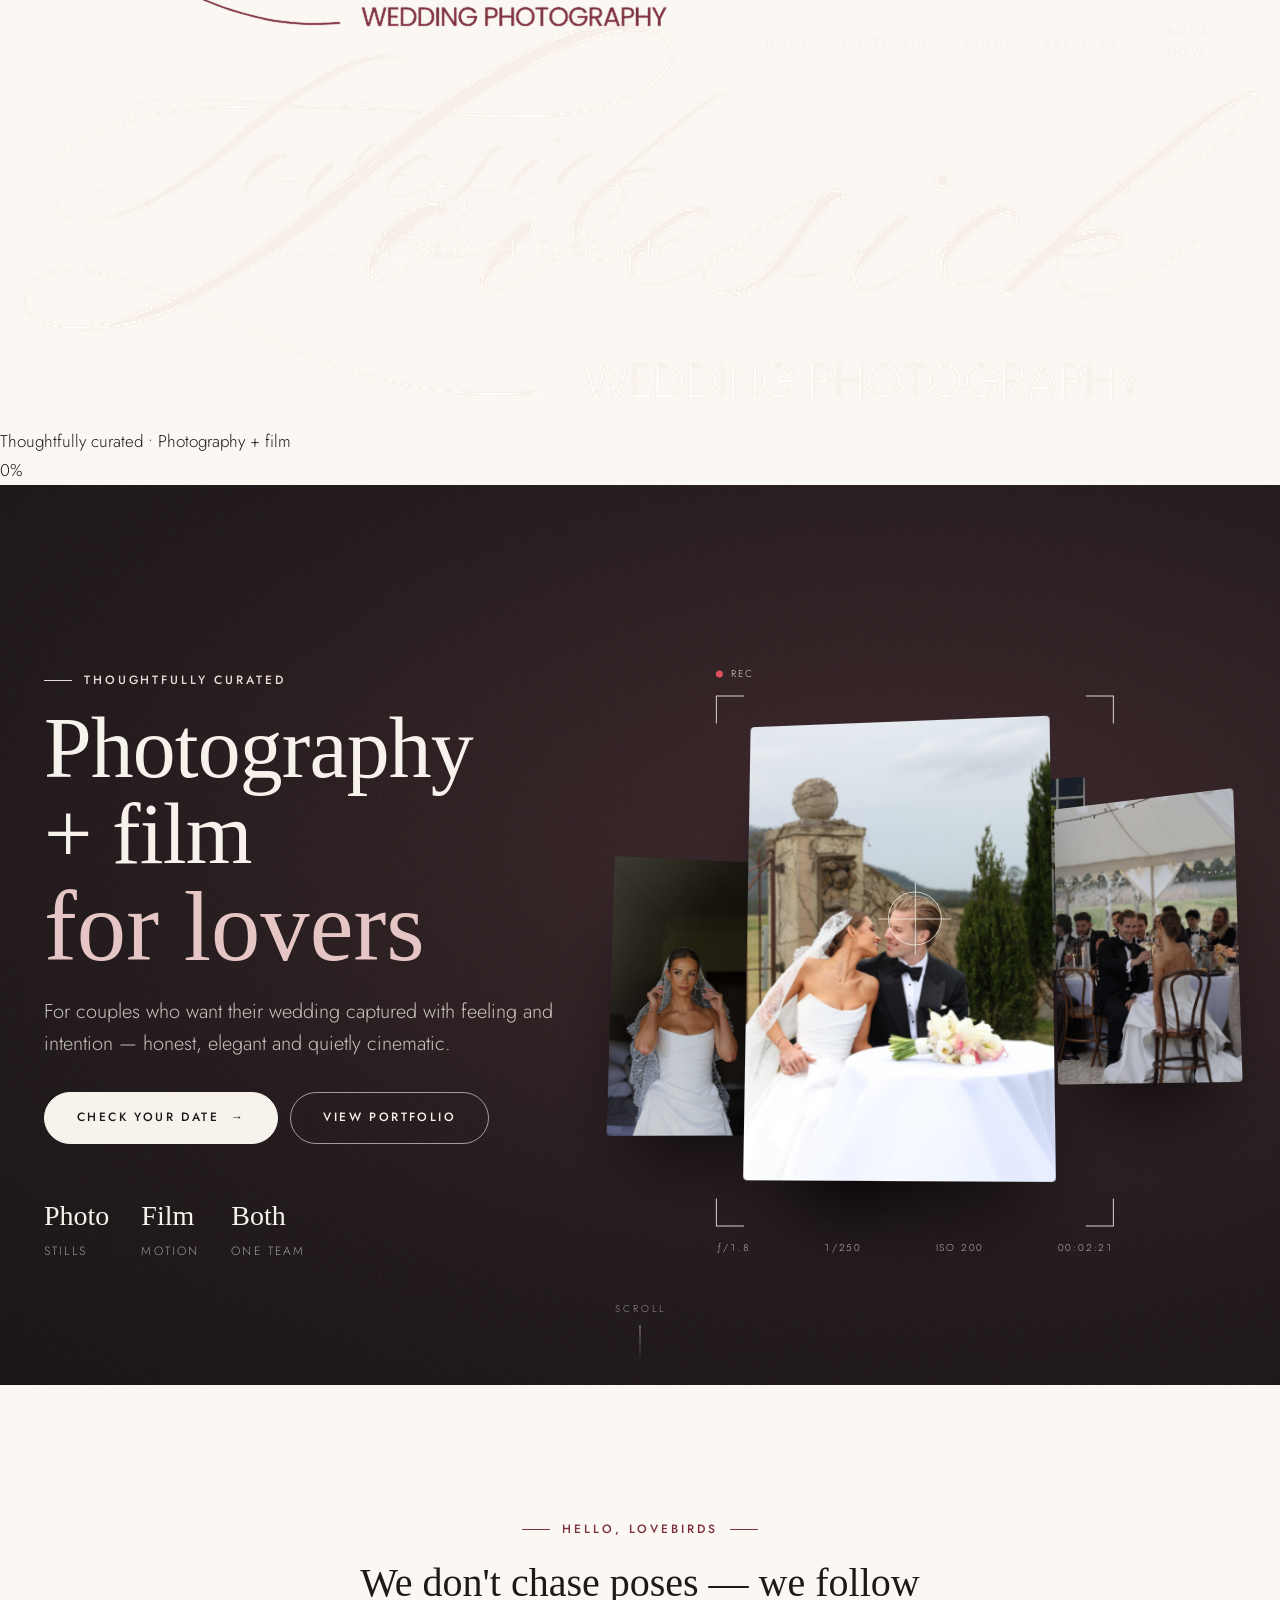
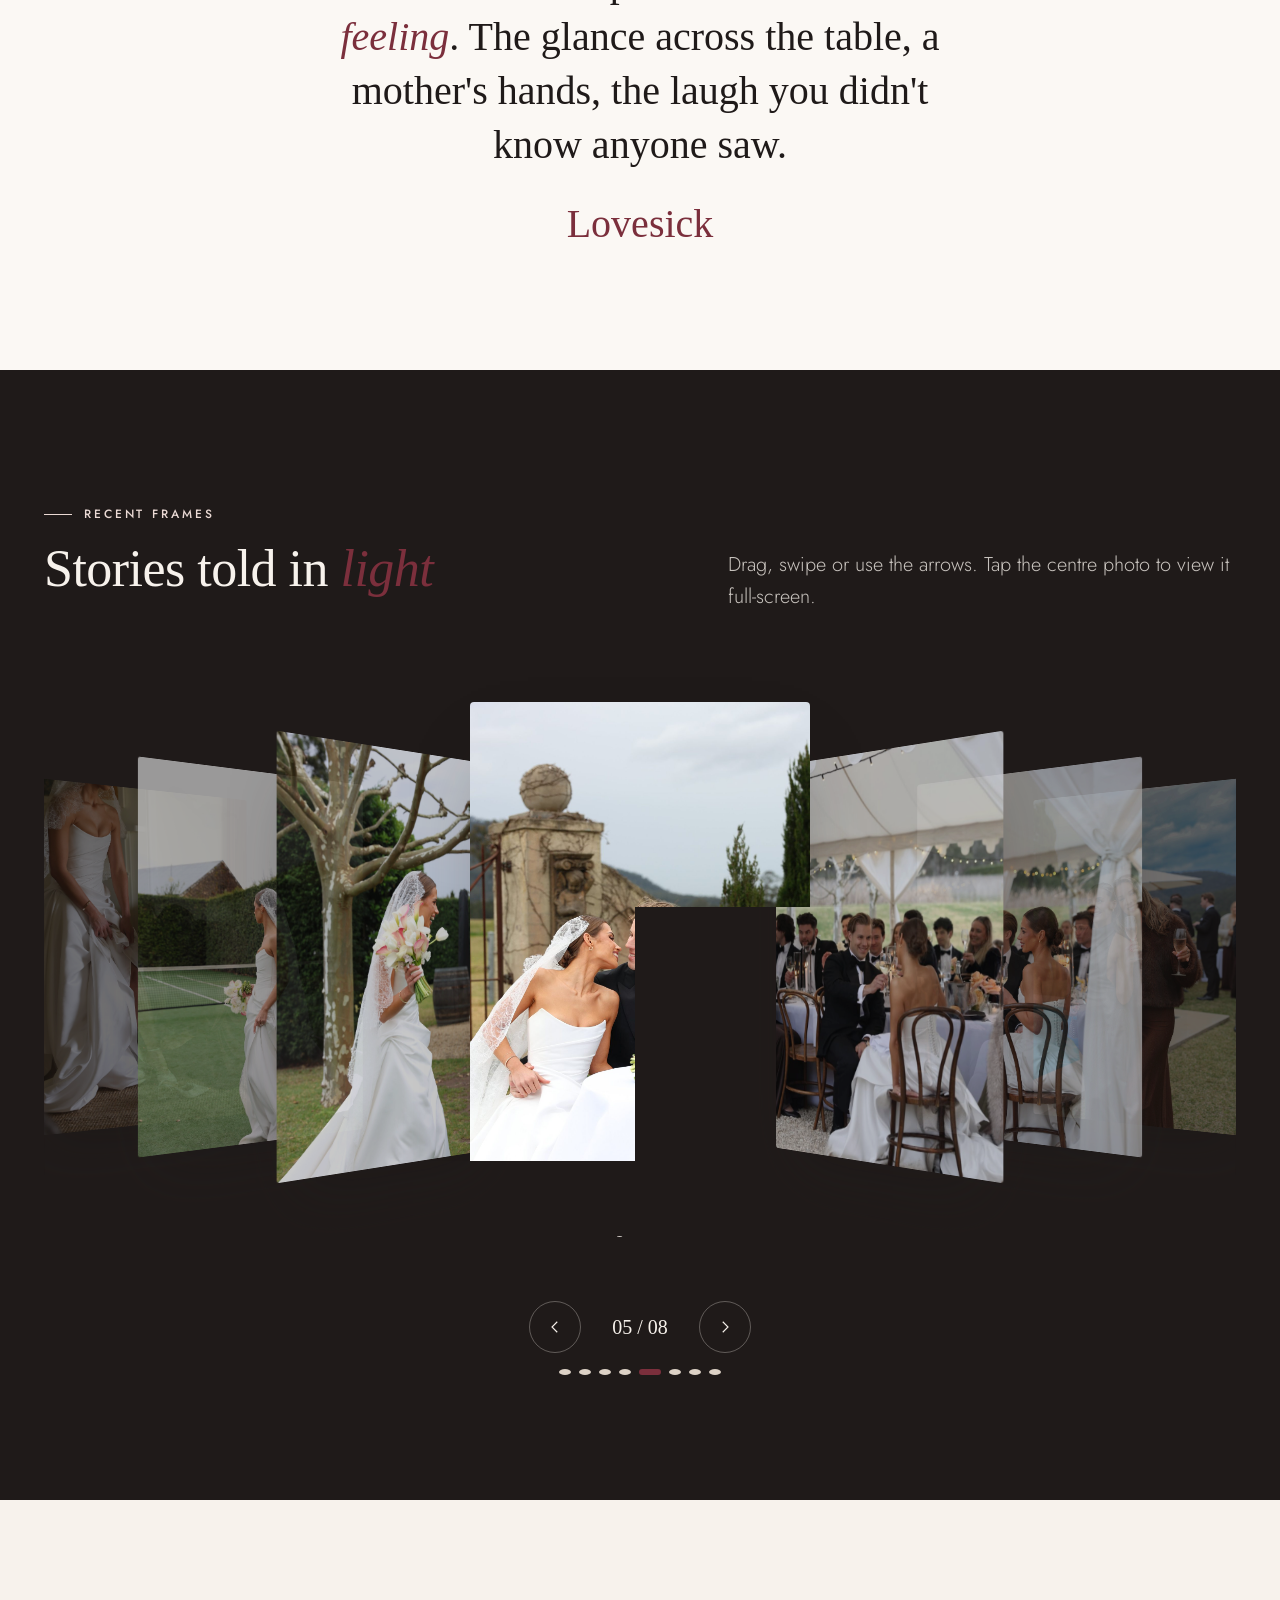
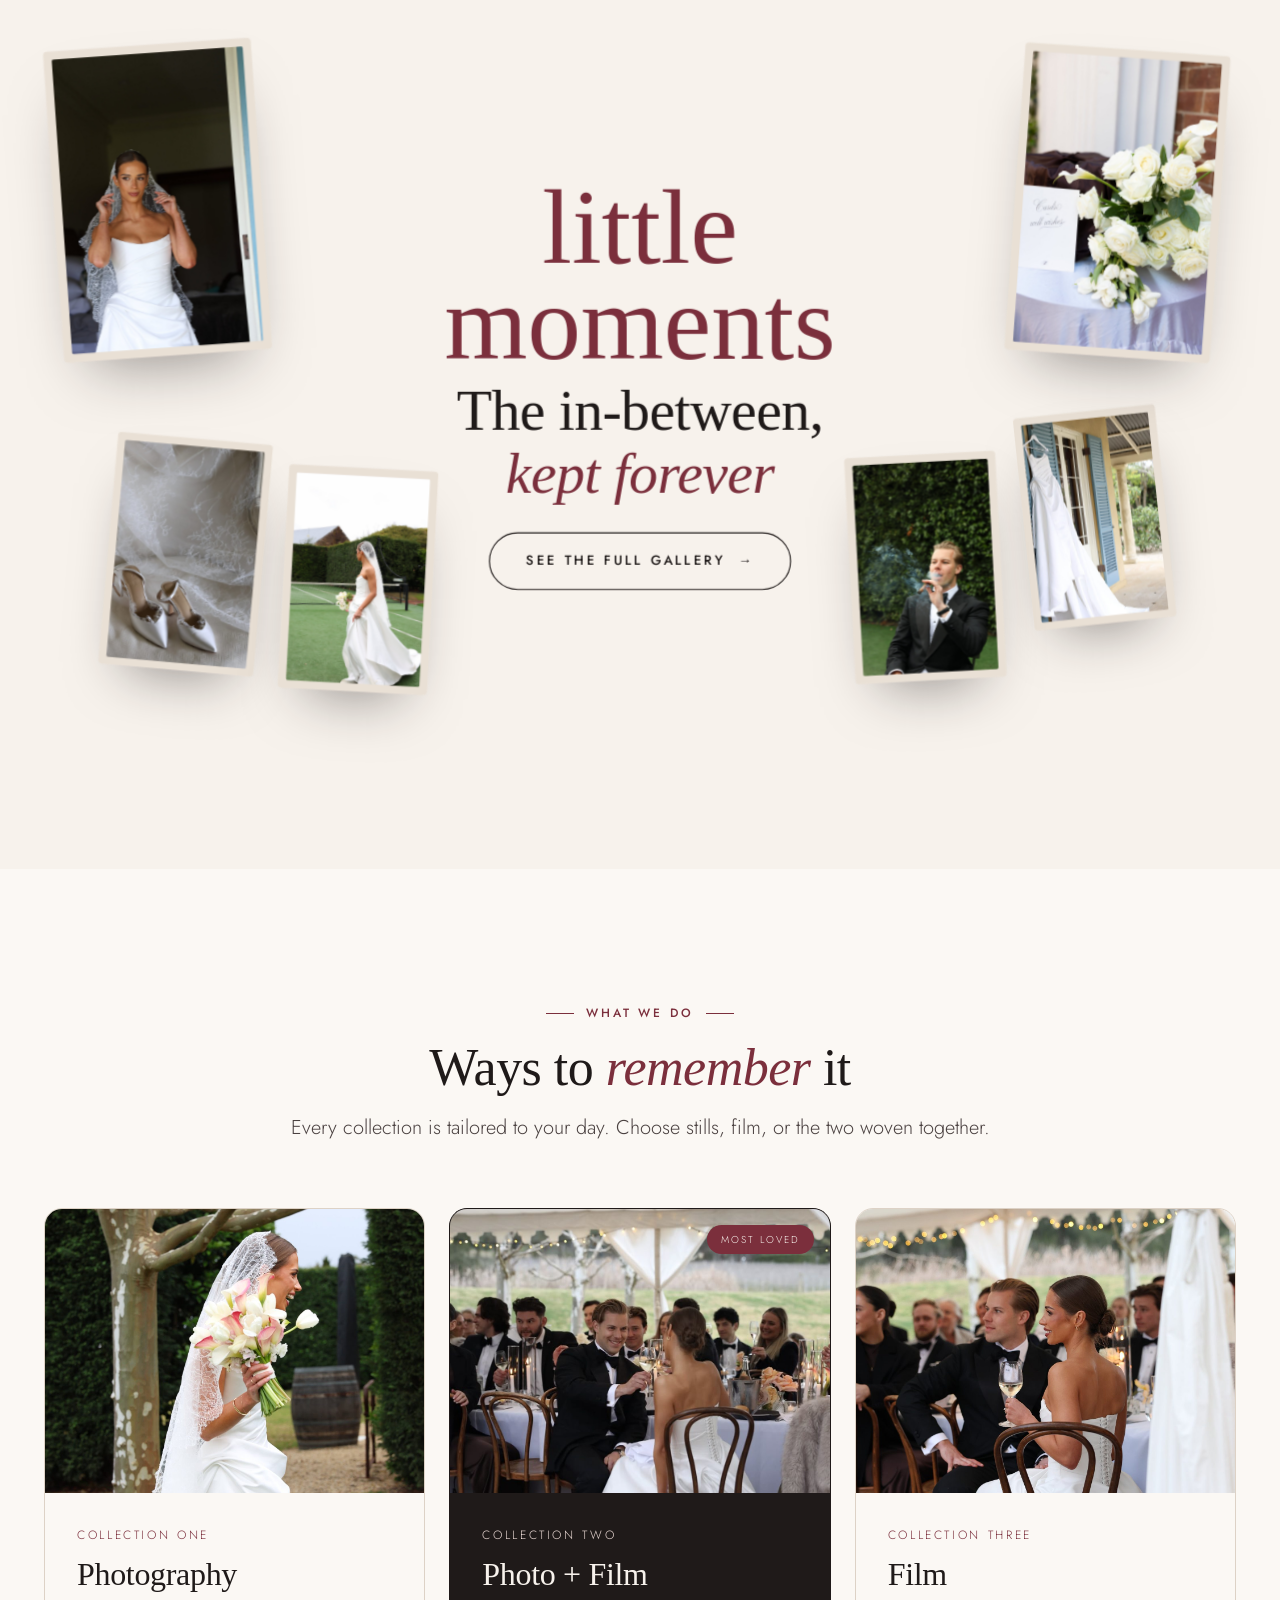
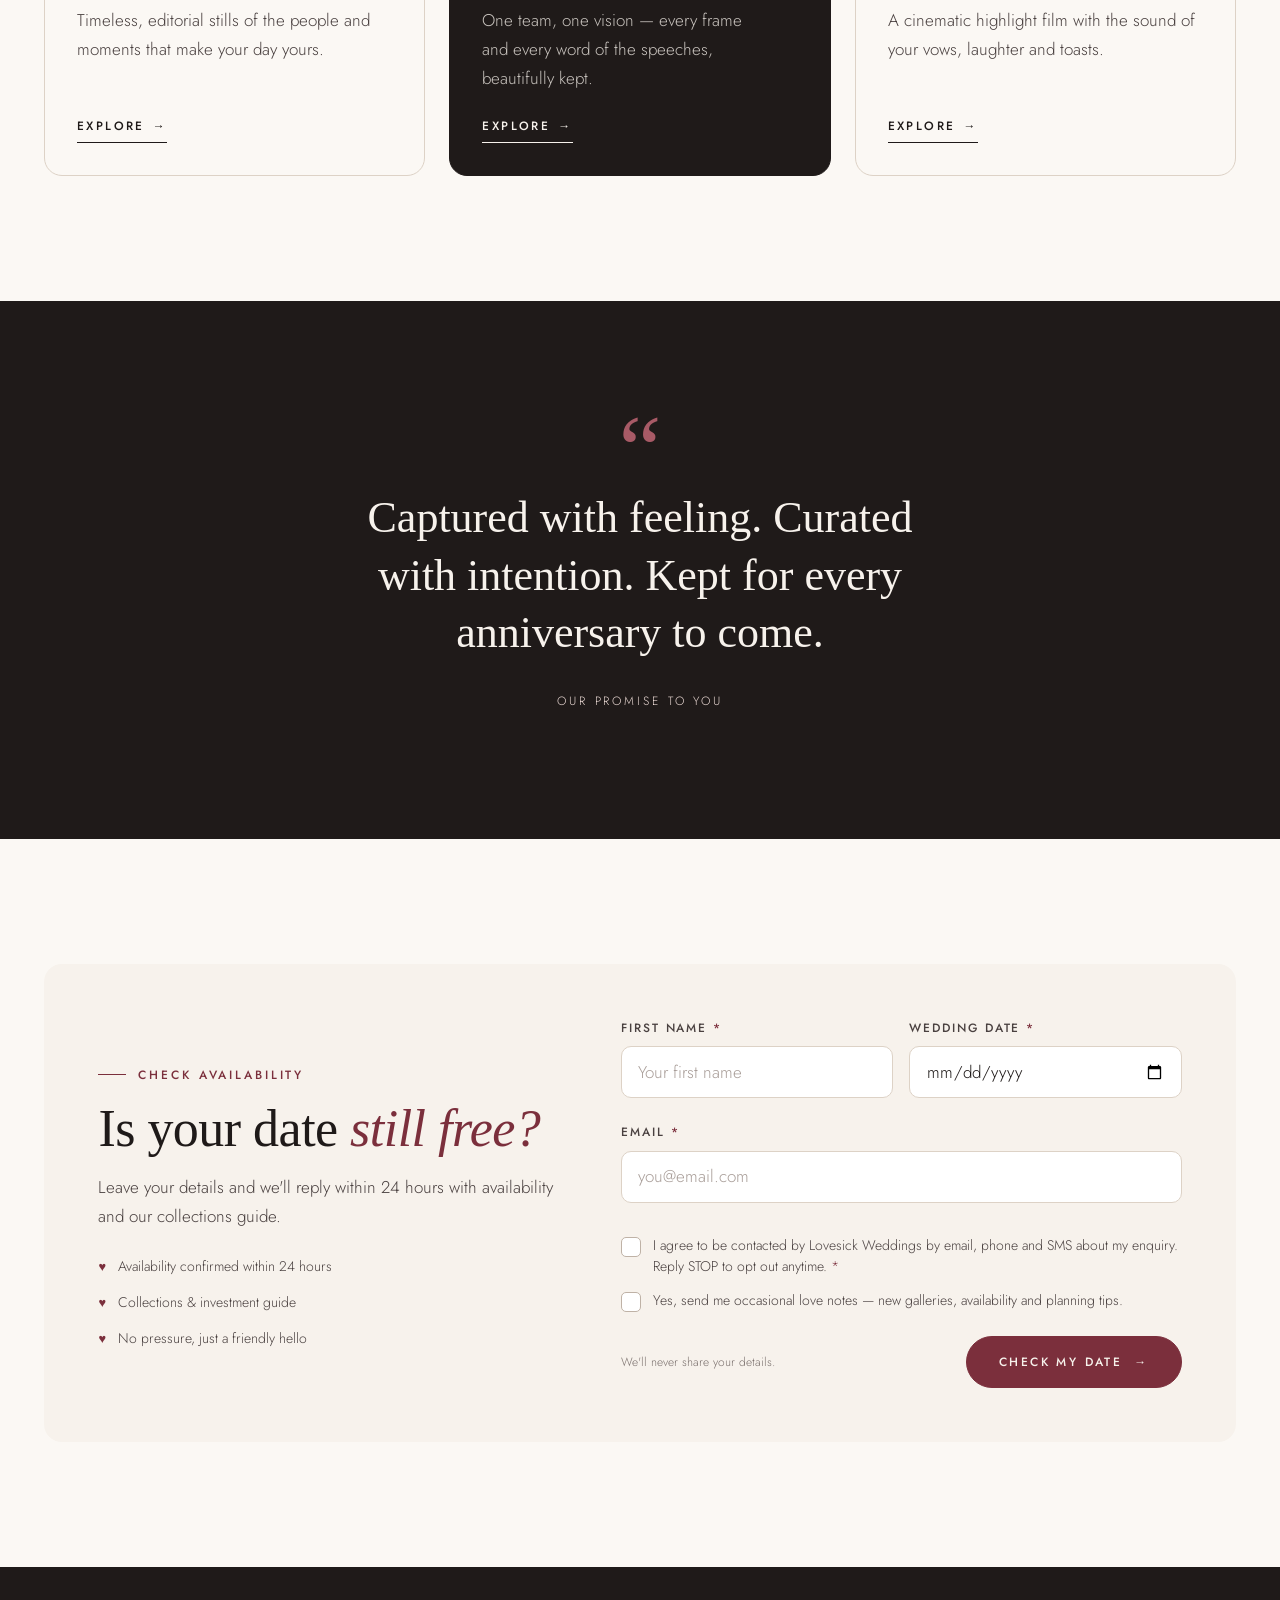
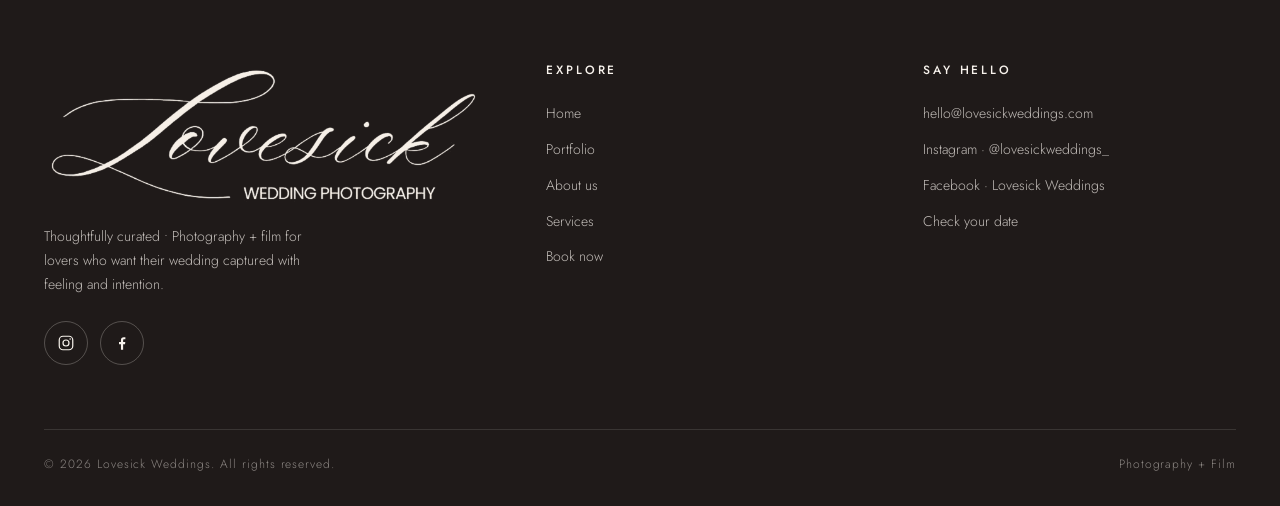
==== commit ffb2b8b3: "Update index.html" ====
--- a/index.html
+++ b/index.html
@@ -10,19 +10,54 @@
   <meta property="og:description" content="Thoughtfully curated wedding photography and film for lovers who want their day captured with feeling and intention.">
   <meta property="og:type" content="website">
   <meta property="og:image" content="assets/images/portraits/couple-stone-gate.jpg">
+  <meta property="og:site_name" content="Lovesick Wedding Photography">
+  <link rel="preload" as="image" href="assets/logo/lovesick-logo-cream.png">
   <link rel="icon" href="assets/favicon.svg" type="image/svg+xml">
   <link rel="preconnect" href="https://fonts.googleapis.com">
   <link rel="preconnect" href="https://fonts.gstatic.com" crossorigin>
   <link href="https://fonts.googleapis.com/css2?family=Cormorant+Garamond:ital,wght@0,400;0,500;1,400;1,500&family=Jost:wght@300;400;500&family=Pinyon+Script&display=swap" rel="stylesheet">
   <link rel="stylesheet" href="css/style.css">
-</head><body>
+</head><body class="is-loading">
+  <!-- LOADER · 3D camera  (edit text in .loader__info) -->
+  <div class="loader" role="status" aria-live="polite" aria-label="Loading Lovesick Wedding Photography">
+    <div class="loader__scene" aria-hidden="true">
+      <div class="cam">
+        <div class="cam__flash"></div>
+        <div class="cam__body">
+          <span class="cam__face cam__face--front"></span>
+          <span class="cam__face cam__face--back"></span>
+          <span class="cam__face cam__face--left"></span>
+          <span class="cam__face cam__face--right"></span>
+          <span class="cam__face cam__face--top"></span>
+          <span class="cam__face cam__face--bottom"></span>
+          <span class="cam__grip"></span>
+          <span class="cam__hump"></span>
+          <span class="cam__button"></span>
+          <span class="cam__dial"></span>
+          <div class="cam__lens">
+            <span class="cam__ring cam__ring--1"></span>
+            <span class="cam__ring cam__ring--2"></span>
+            <span class="cam__ring cam__ring--3"></span>
+            <span class="cam__glass"><span class="cam__iris"></span></span>
+          </div>
+        </div>
+        <div class="cam__shadow"></div>
+      </div>
+    </div>
+    <div class="loader__info">
+      <img class="loader__logo" src="assets/logo/lovesick-logo-cream.png" alt="Lovesick Wedding Photography" width="1390" height="464">
+      <p class="loader__tagline">Thoughtfully curated &bull; Photography + film</p>
+      <div class="loader__bar"><span></span></div>
+      <p class="loader__pct"><span data-loader-pct>0</span>%</p>
+    </div>
+  </div>
   <a class="skip-link" href="#main">Skip to content</a>
 
   <header class="site-header site-header--over-hero">
     <div class="container nav">
-      <a href="index.html" class="brand" aria-label="Lovesick Weddings — home">
-        <span class="brand__name">Lovesick</span>
-        <span class="brand__tag">Weddings · Photo + Film</span>
+      <a href="index.html" class="brand" aria-label="Lovesick Wedding Photography — home">
+        <img class="brand__logo brand__logo--dark" src="assets/logo/lovesick-logo-wine.png" alt="Lovesick Wedding Photography" width="1390" height="464">
+        <img class="brand__logo brand__logo--light" src="assets/logo/lovesick-logo-cream.png" alt="" aria-hidden="true" width="1390" height="464">
       </a>
       <nav aria-label="Main">
         <ul class="nav__links">
@@ -39,6 +74,7 @@
 
   <!-- MOBILE MENU — edit links in the <ul>, contact details in the footer -->
   <div class="mobile-menu" id="mobile-menu" aria-hidden="true">
+    <p class="mobile-menu__intro">Thoughtfully curated &bull; Photography + film for lovers who want their wedding captured with feeling and intention.</p>
     <nav class="mobile-menu__nav" aria-label="Mobile">
       <ul>
         <li><a href="index.html" aria-current="page"><span class="mobile-menu__num">01</span>Home</a></li>
@@ -333,11 +369,10 @@
     <div class="container">
       <div class="footer-top">
         <div>
-          <a href="index.html" class="brand" aria-label="Lovesick Weddings — home">
-            <span class="brand__name">Lovesick</span>
-            <span class="brand__tag">Weddings · Photo + Film</span>
+          <a href="index.html" class="brand brand--footer" aria-label="Lovesick Wedding Photography — home">
+            <img class="brand__logo" src="assets/logo/lovesick-logo-cream.png" alt="Lovesick Wedding Photography" width="1390" height="464" loading="lazy">
           </a>
-          <p>Thoughtfully curated photography + film for lovers who want their wedding captured with feeling and intention.</p>
+          <p class="footer-tagline">Thoughtfully curated &bull; Photography + film for lovers who want their wedding captured with feeling and intention.</p>
           <div class="socials">
             <a href="https://www.instagram.com/lovesickweddings_/" target="_blank" rel="noopener" aria-label="Instagram"><svg viewBox="0 0 24 24" fill="none" stroke="currentColor" stroke-width="1.6" aria-hidden="true"><rect x="3" y="3" width="18" height="18" rx="5"/><circle cx="12" cy="12" r="4"/><circle cx="17.5" cy="6.5" r="1" fill="currentColor" stroke="none"/></svg></a>
             <a href="https://www.facebook.com/profile.php?id=61595296276320" target="_blank" rel="noopener" aria-label="Facebook"><svg viewBox="0 0 24 24" fill="currentColor" aria-hidden="true"><path d="M13.5 21v-7.5h2.5l.4-3h-2.9V8.6c0-.9.3-1.5 1.5-1.5h1.5V4.4c-.3 0-1.2-.1-2.2-.1-2.2 0-3.7 1.3-3.7 3.8v2.4H8v3h2.6V21h2.9z"/></svg></a>
@@ -357,7 +392,8 @@
           <h4>Say hello</h4>
           <ul>
             <li><a href="mailto:hello@lovesickweddings.com">hello@lovesickweddings.com</a></li>
-            <li><a href="https://www.instagram.com/lovesickweddings_/" target="_blank" rel="noopener">@lovesickweddings_</a></li>
+            <li><a href="https://www.instagram.com/lovesickweddings_/" target="_blank" rel="noopener">Instagram · @lovesickweddings_</a></li>
+            <li><a href="https://www.facebook.com/profile.php?id=61595296276320" target="_blank" rel="noopener">Facebook · Lovesick Weddings</a></li>
             <li><a href="contact.html">Check your date</a></li>
           </ul>
         </div>
